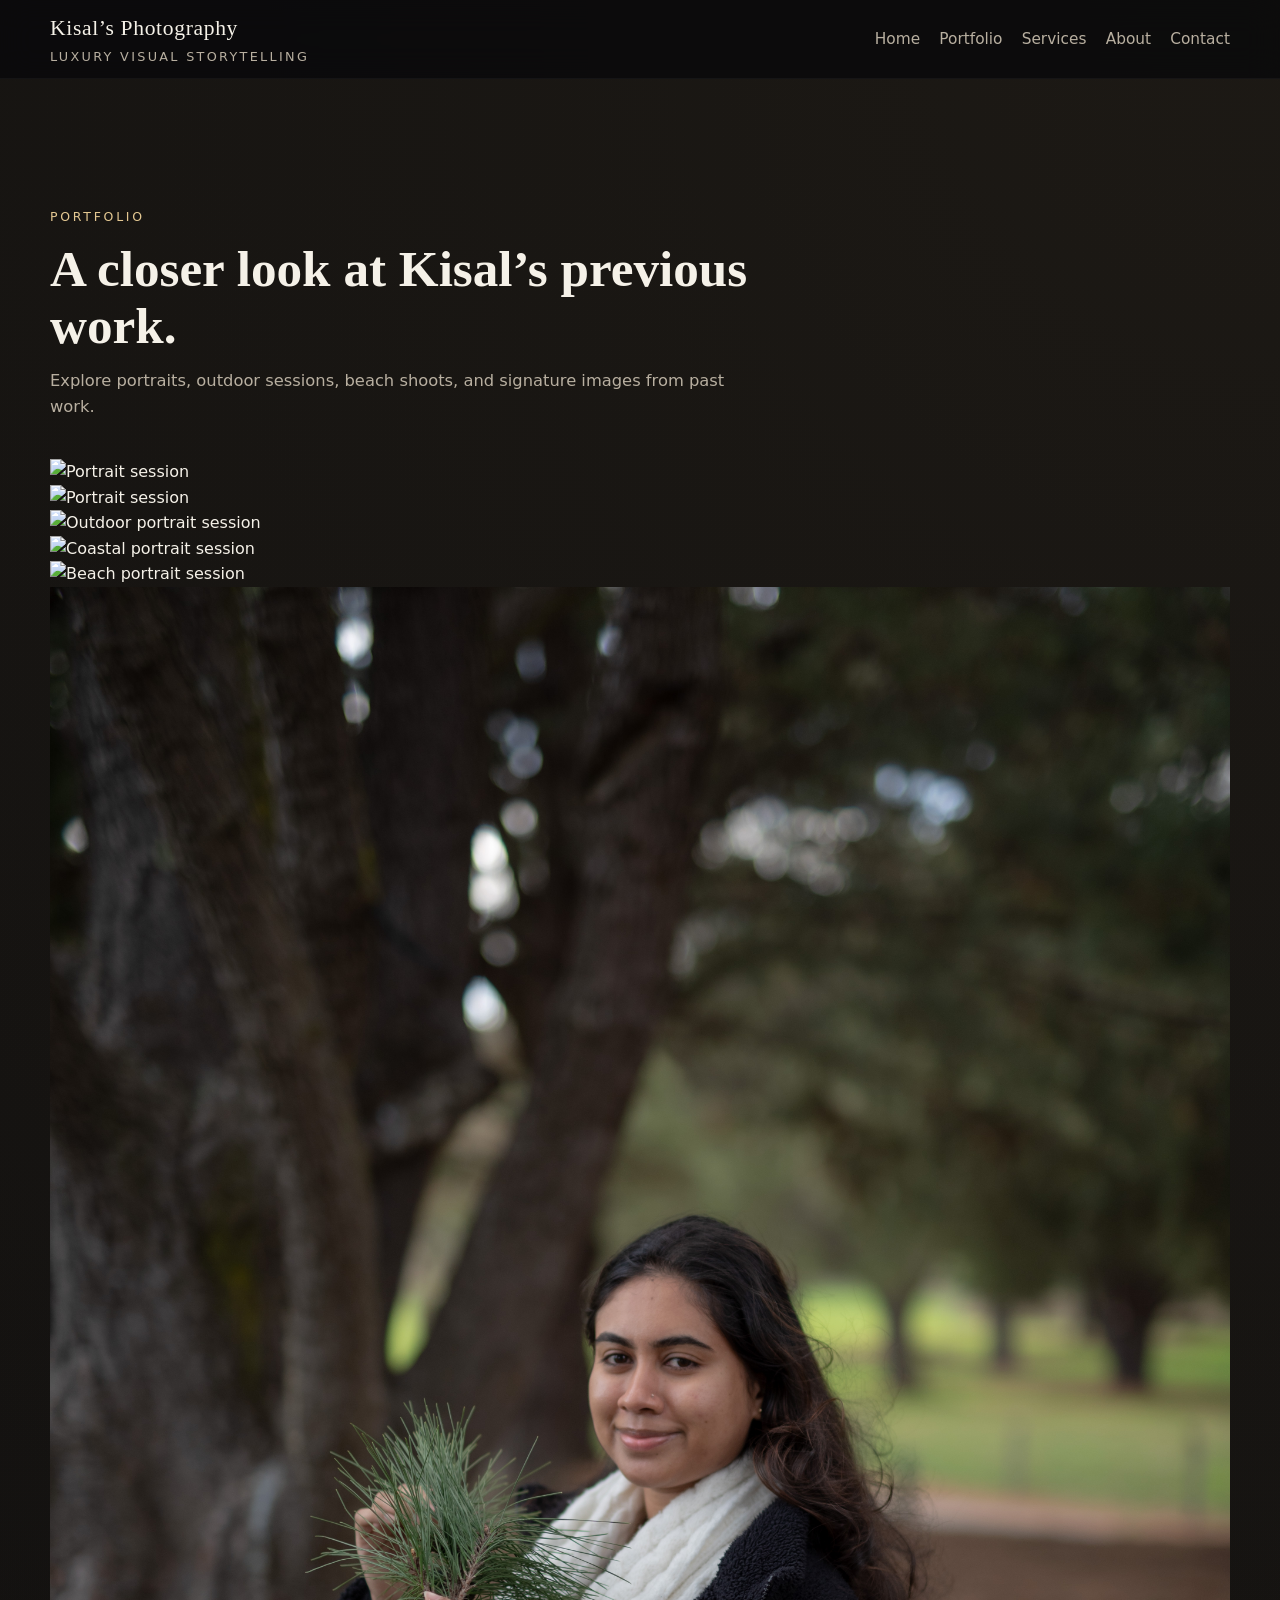
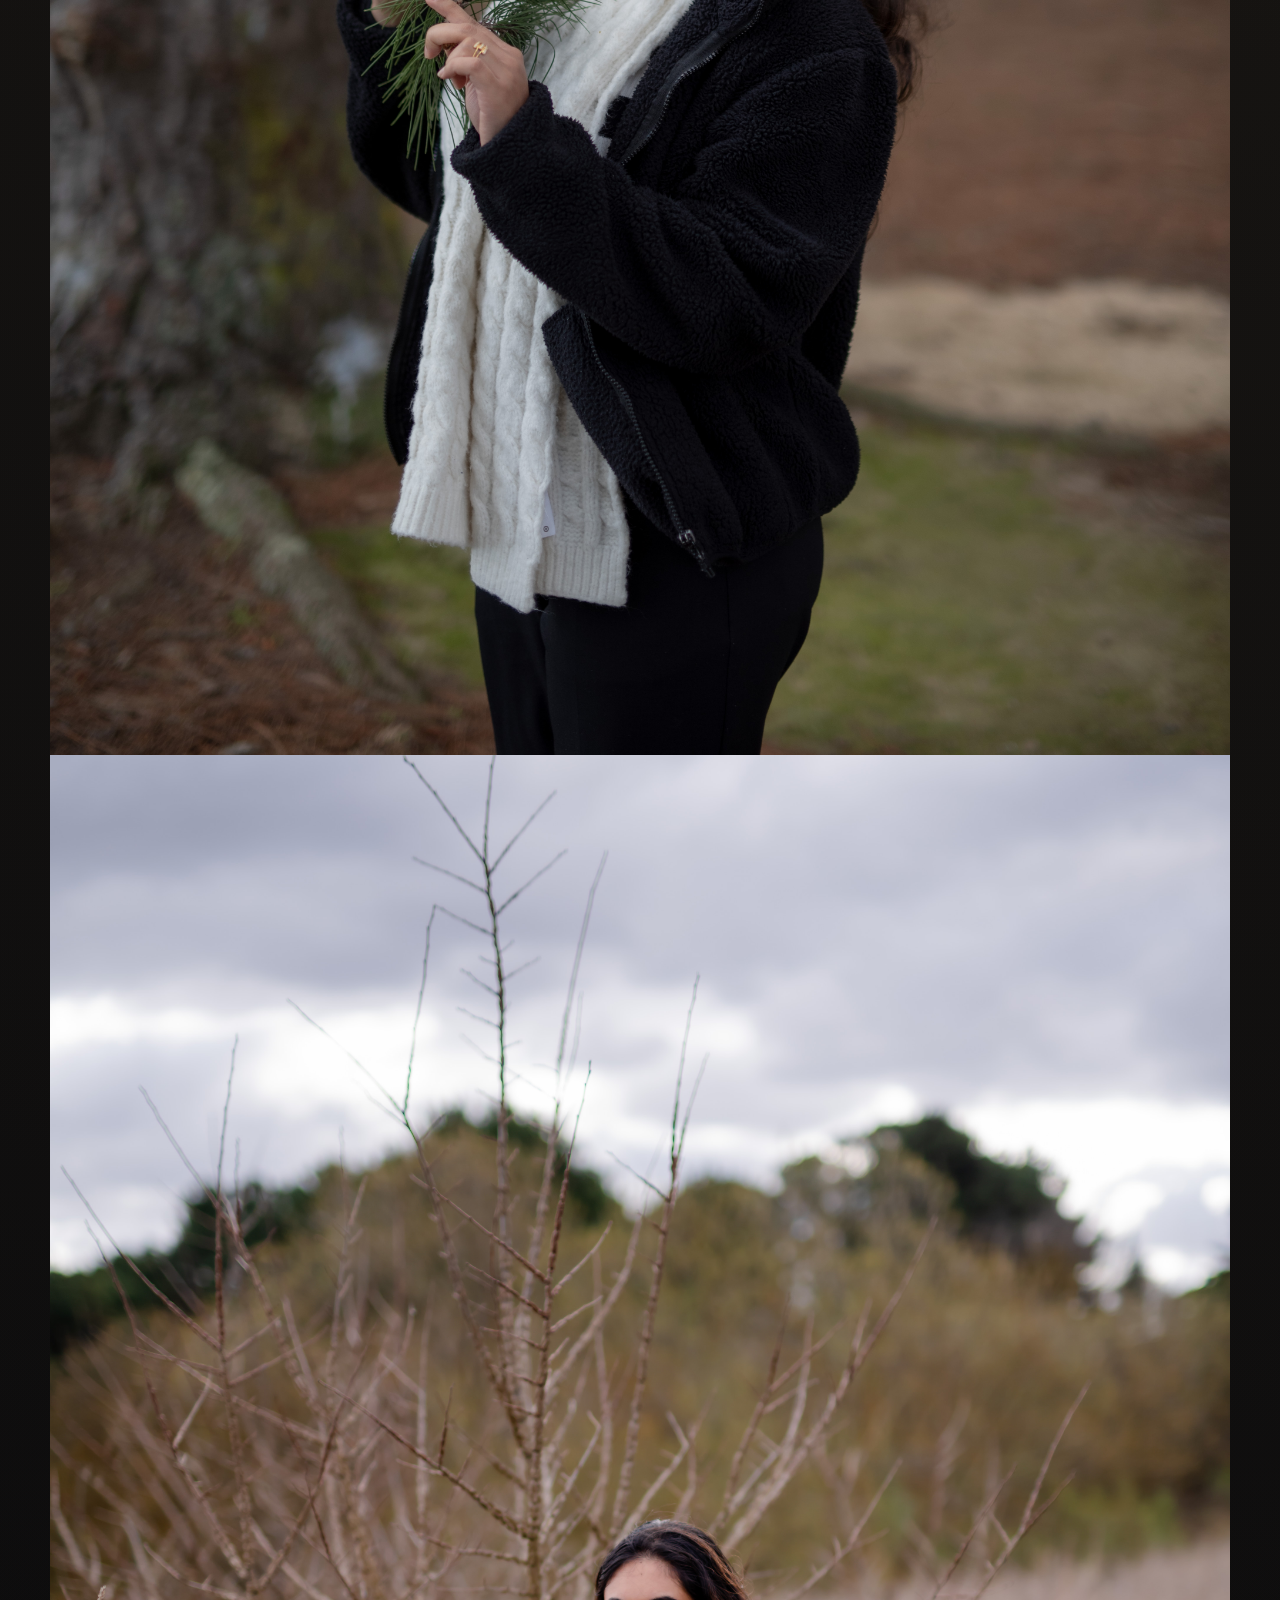
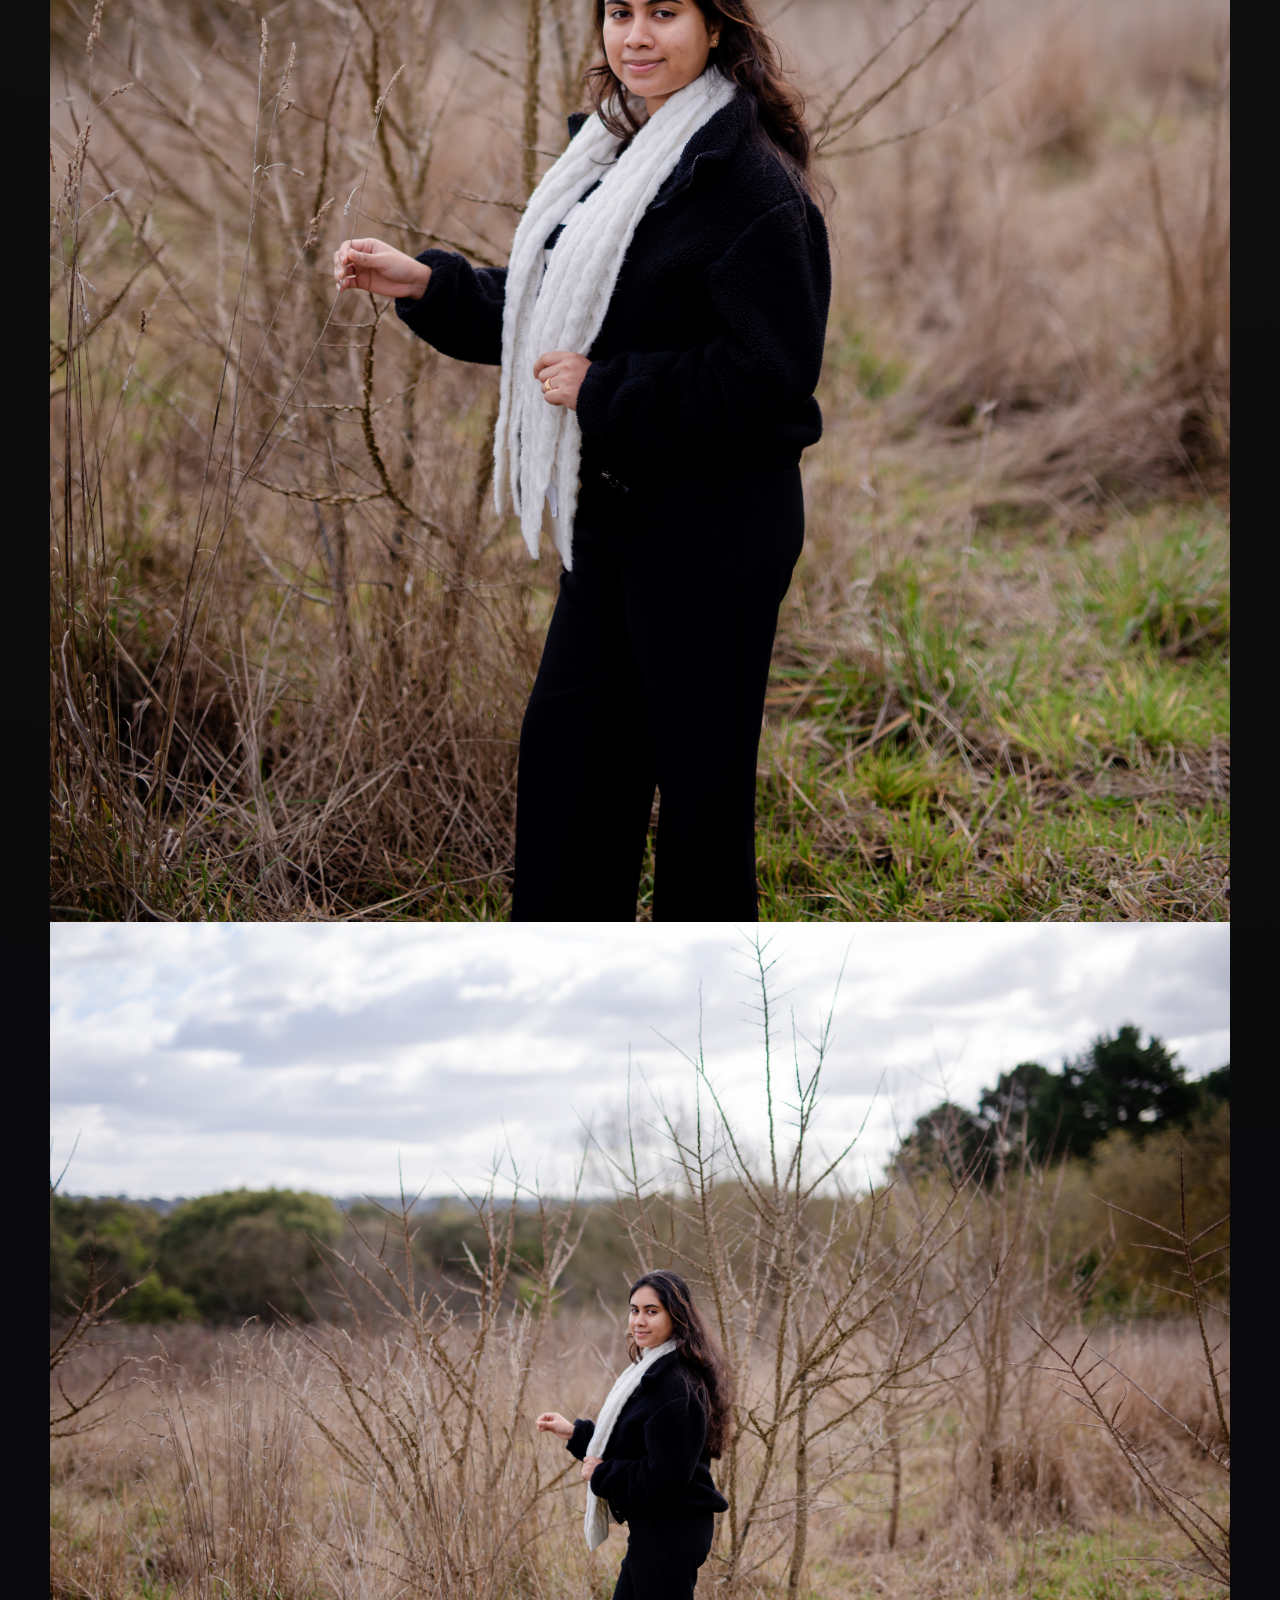
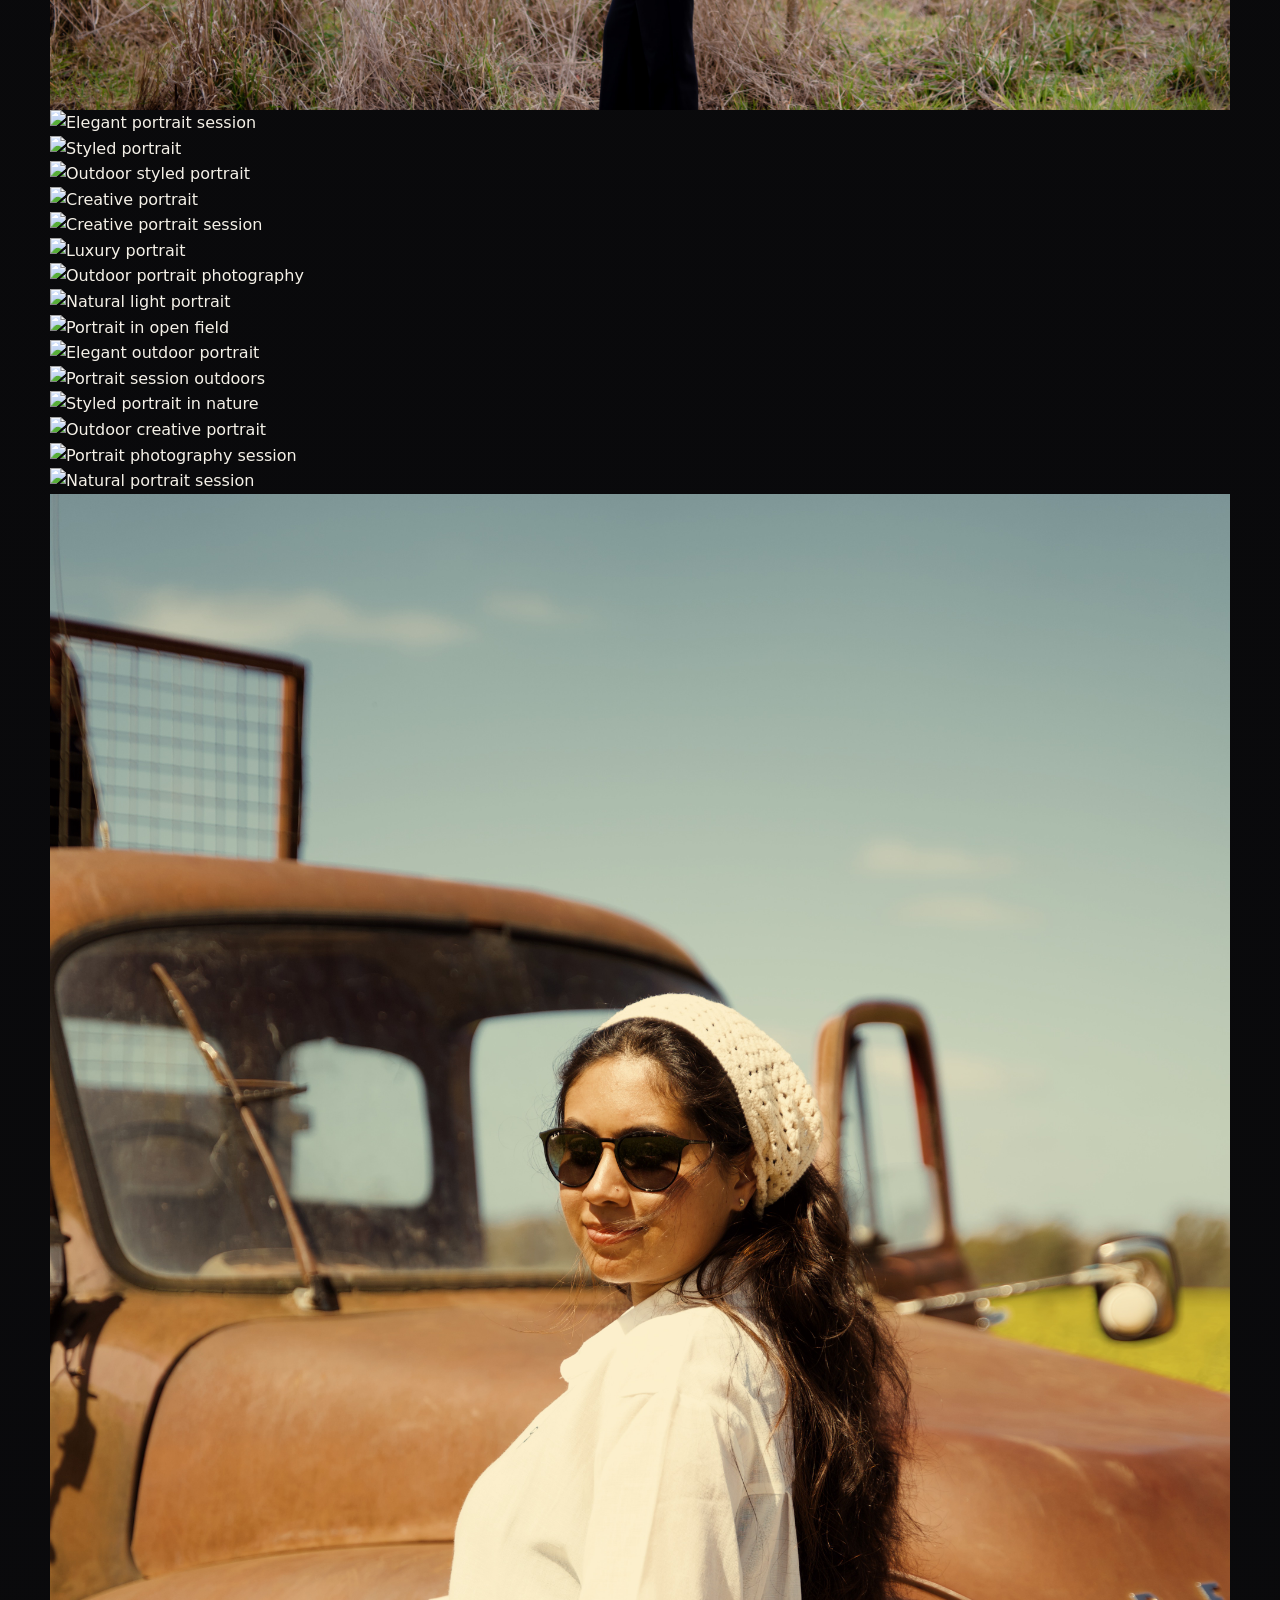
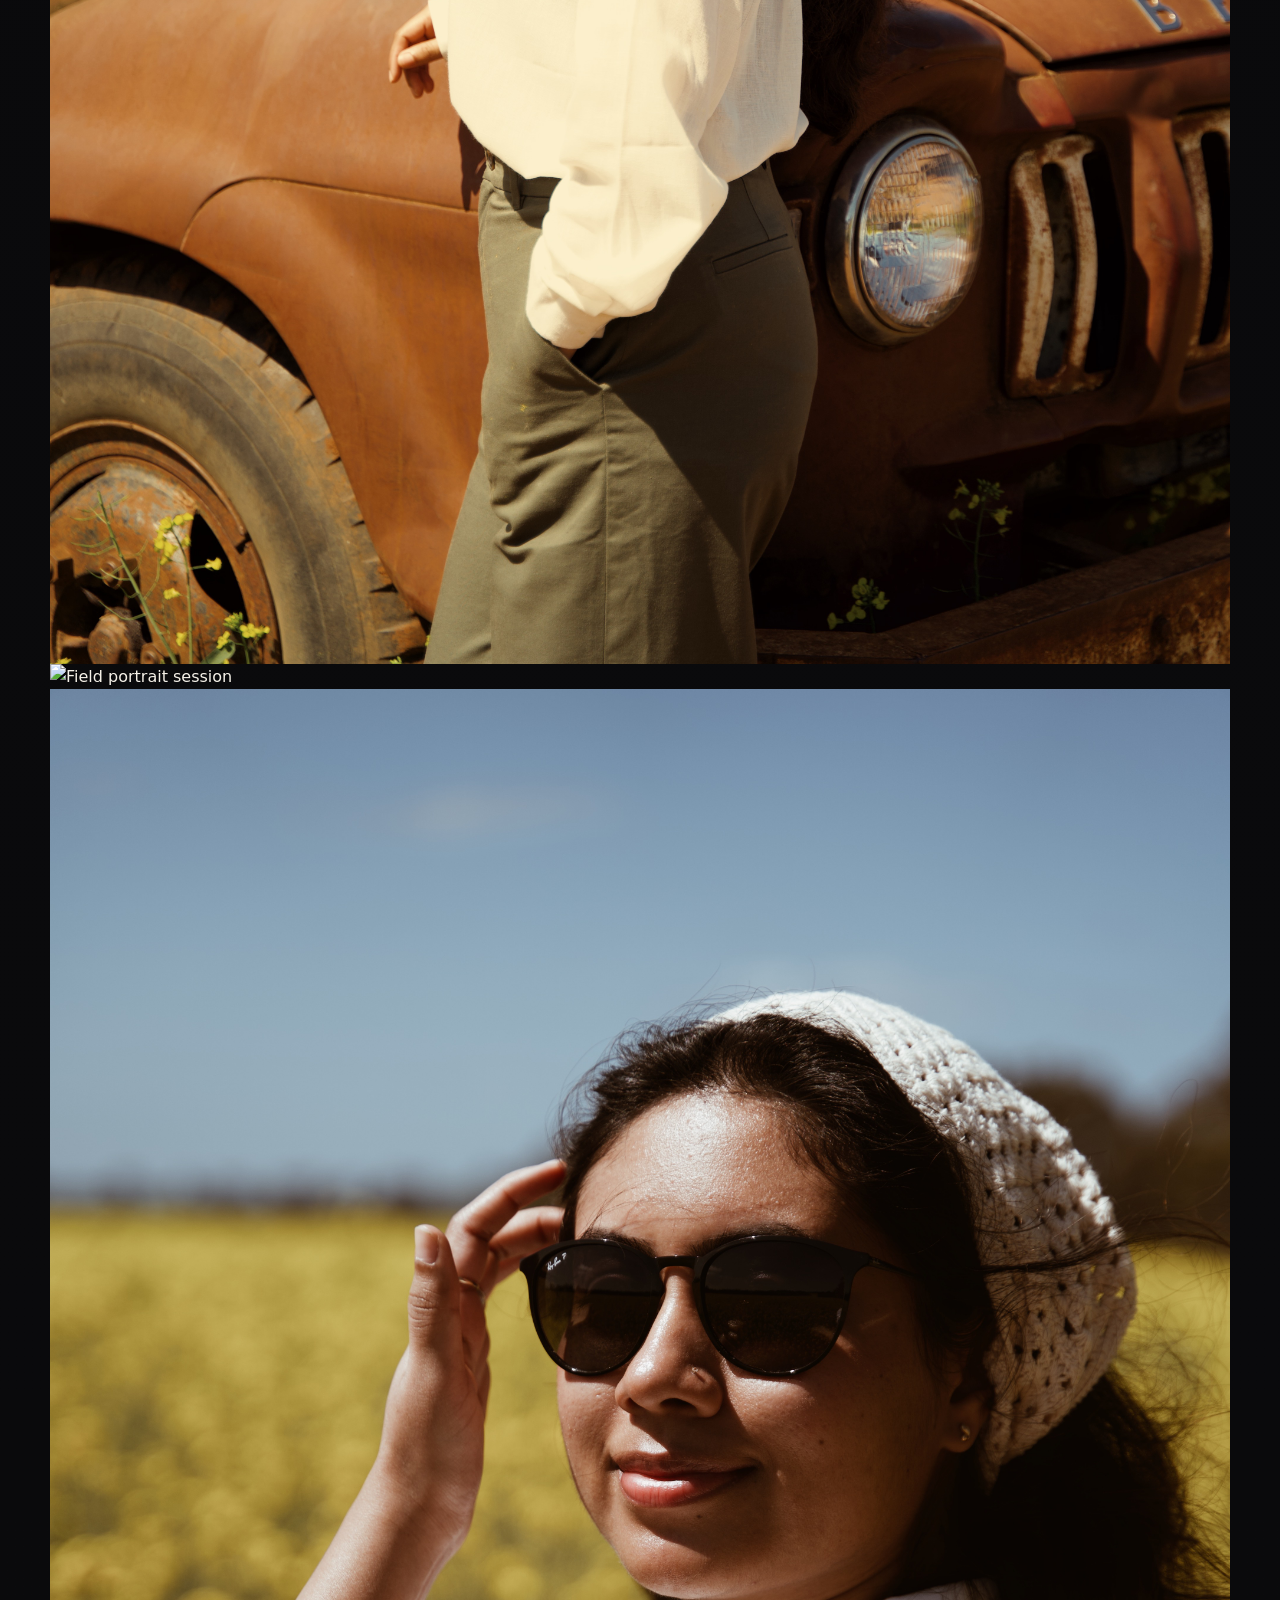
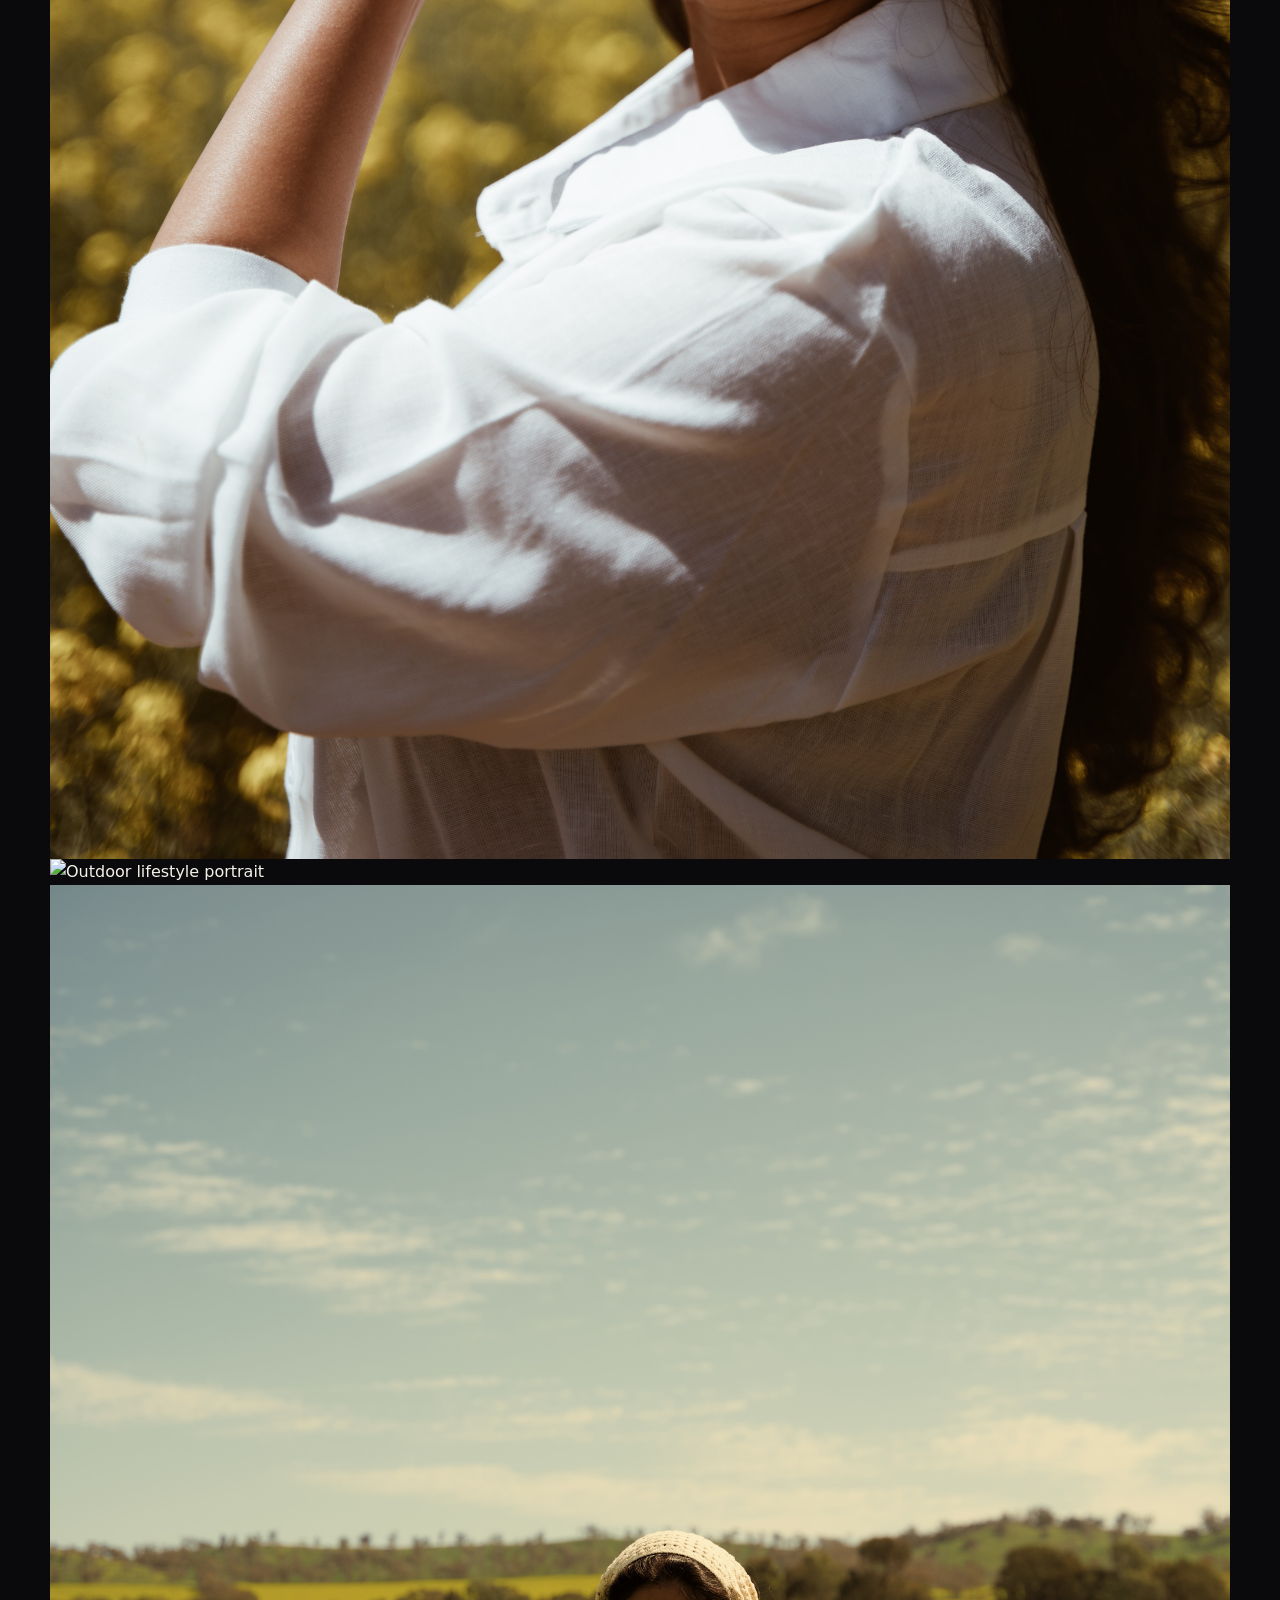
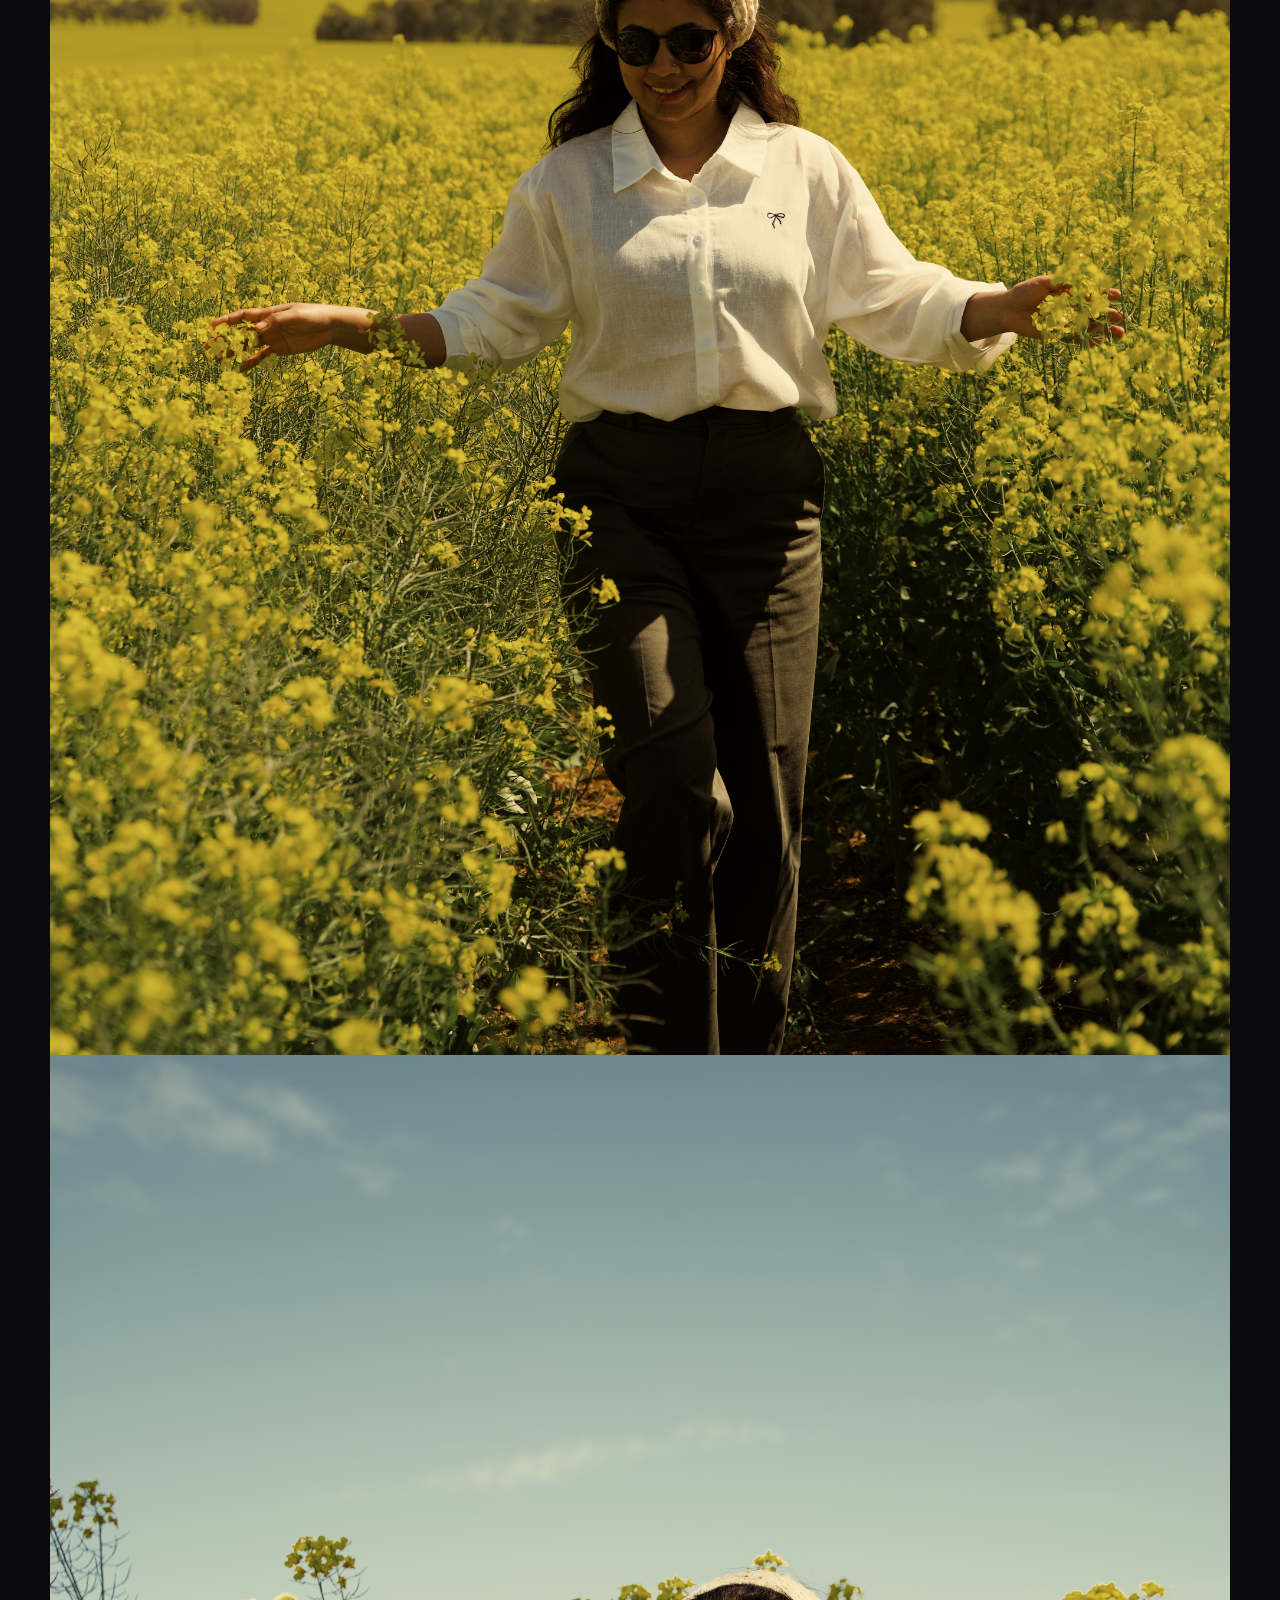
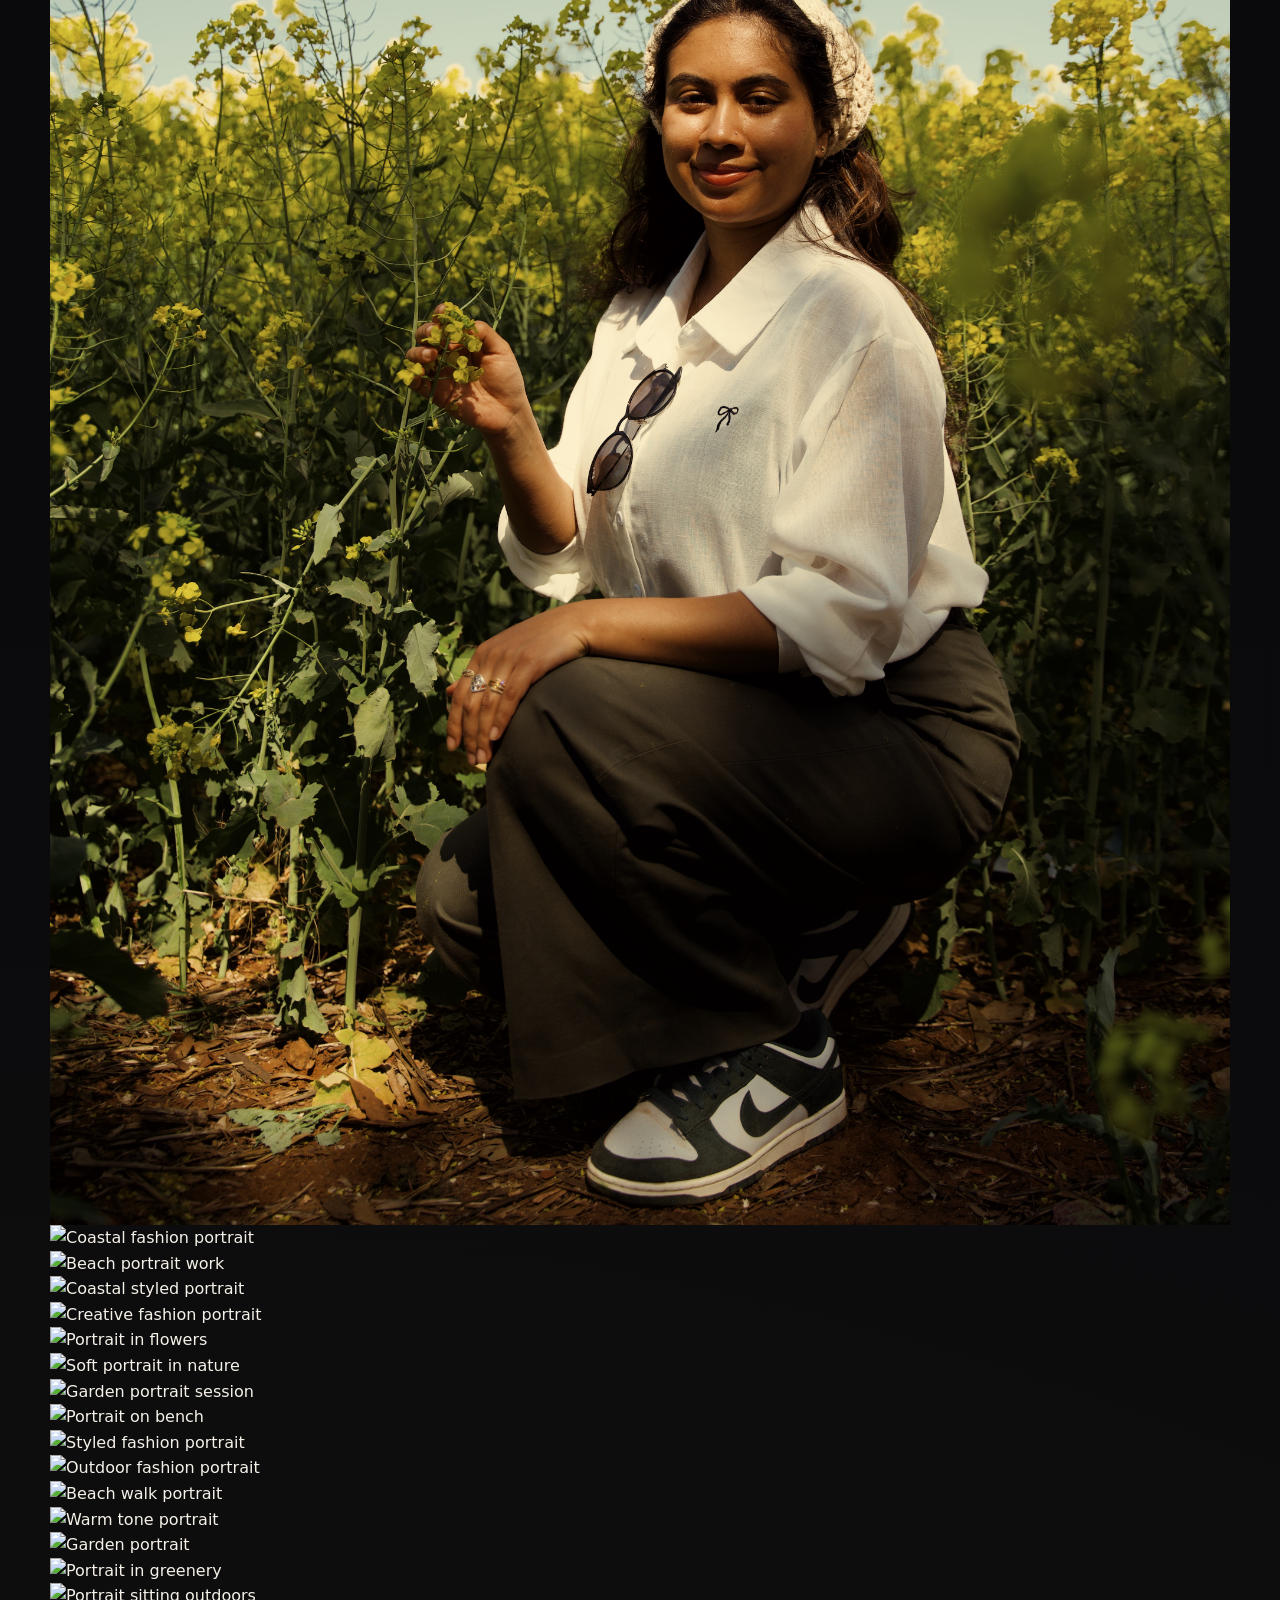
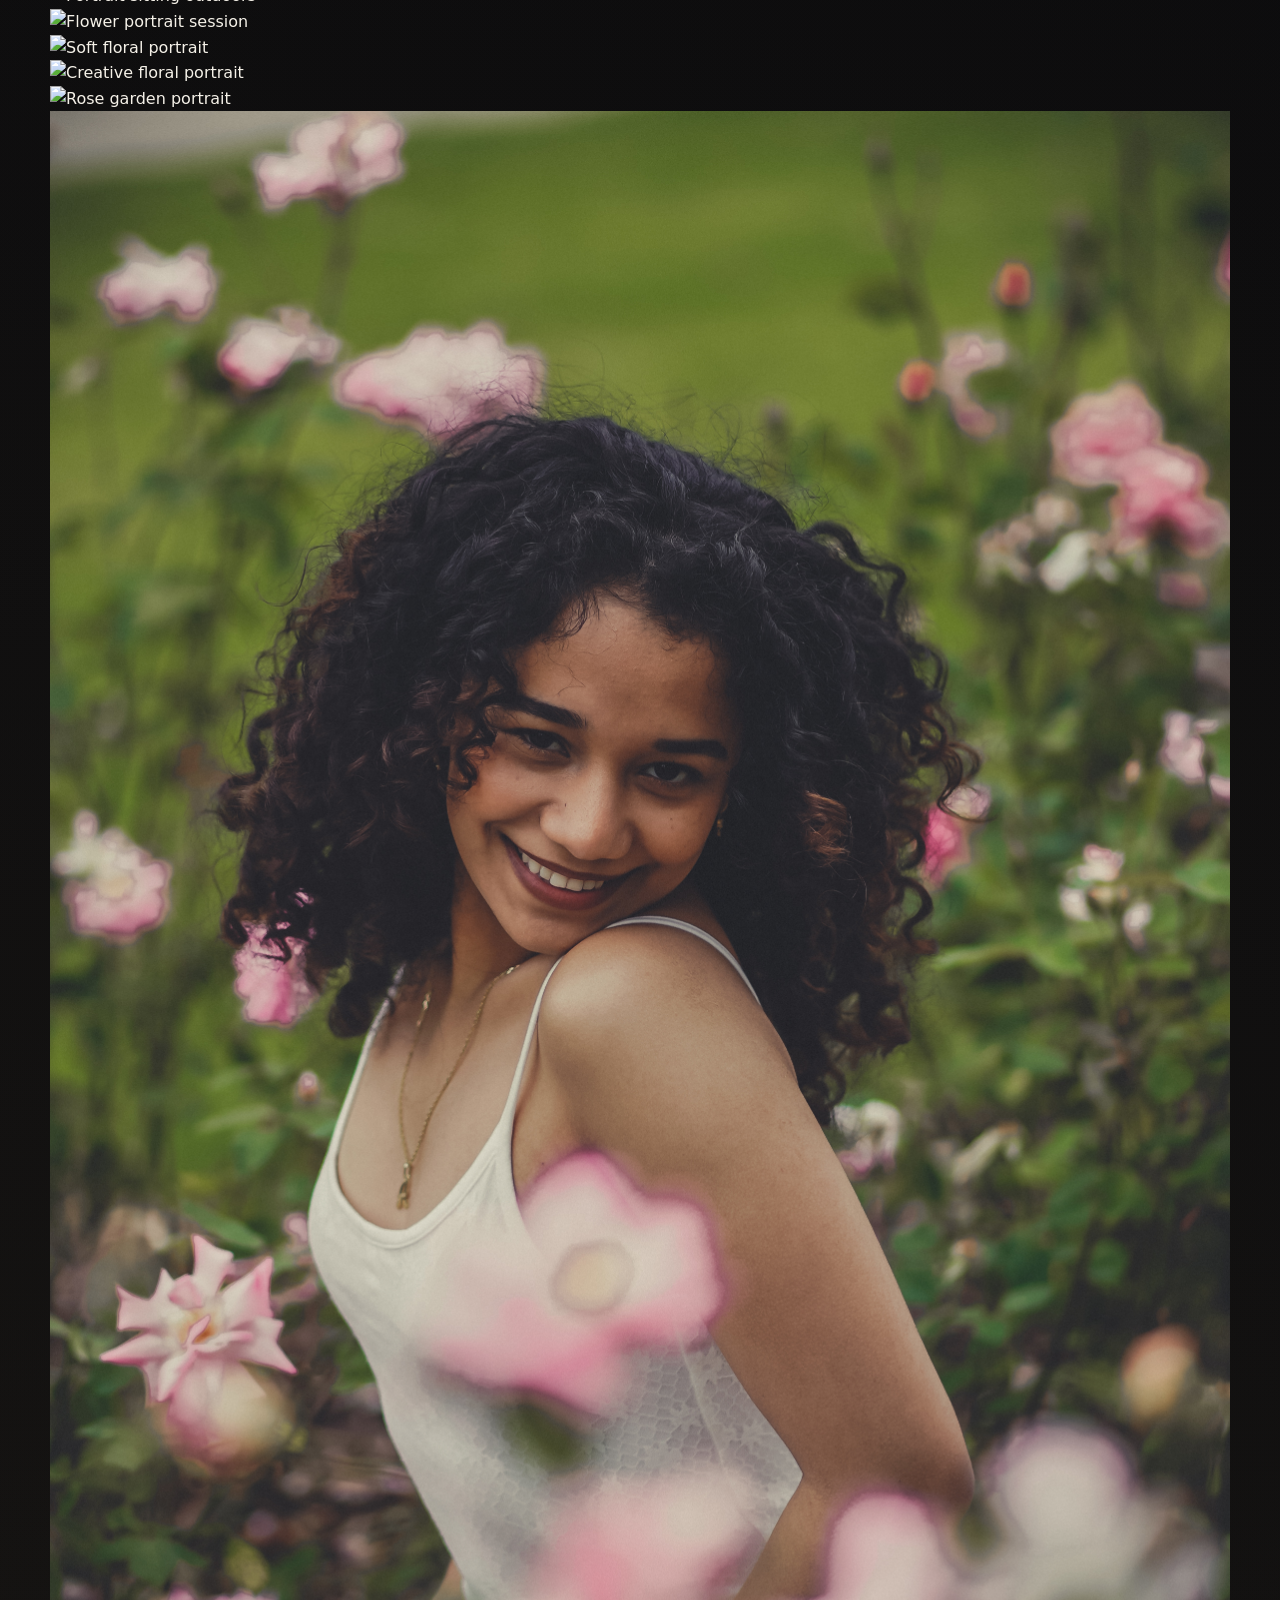
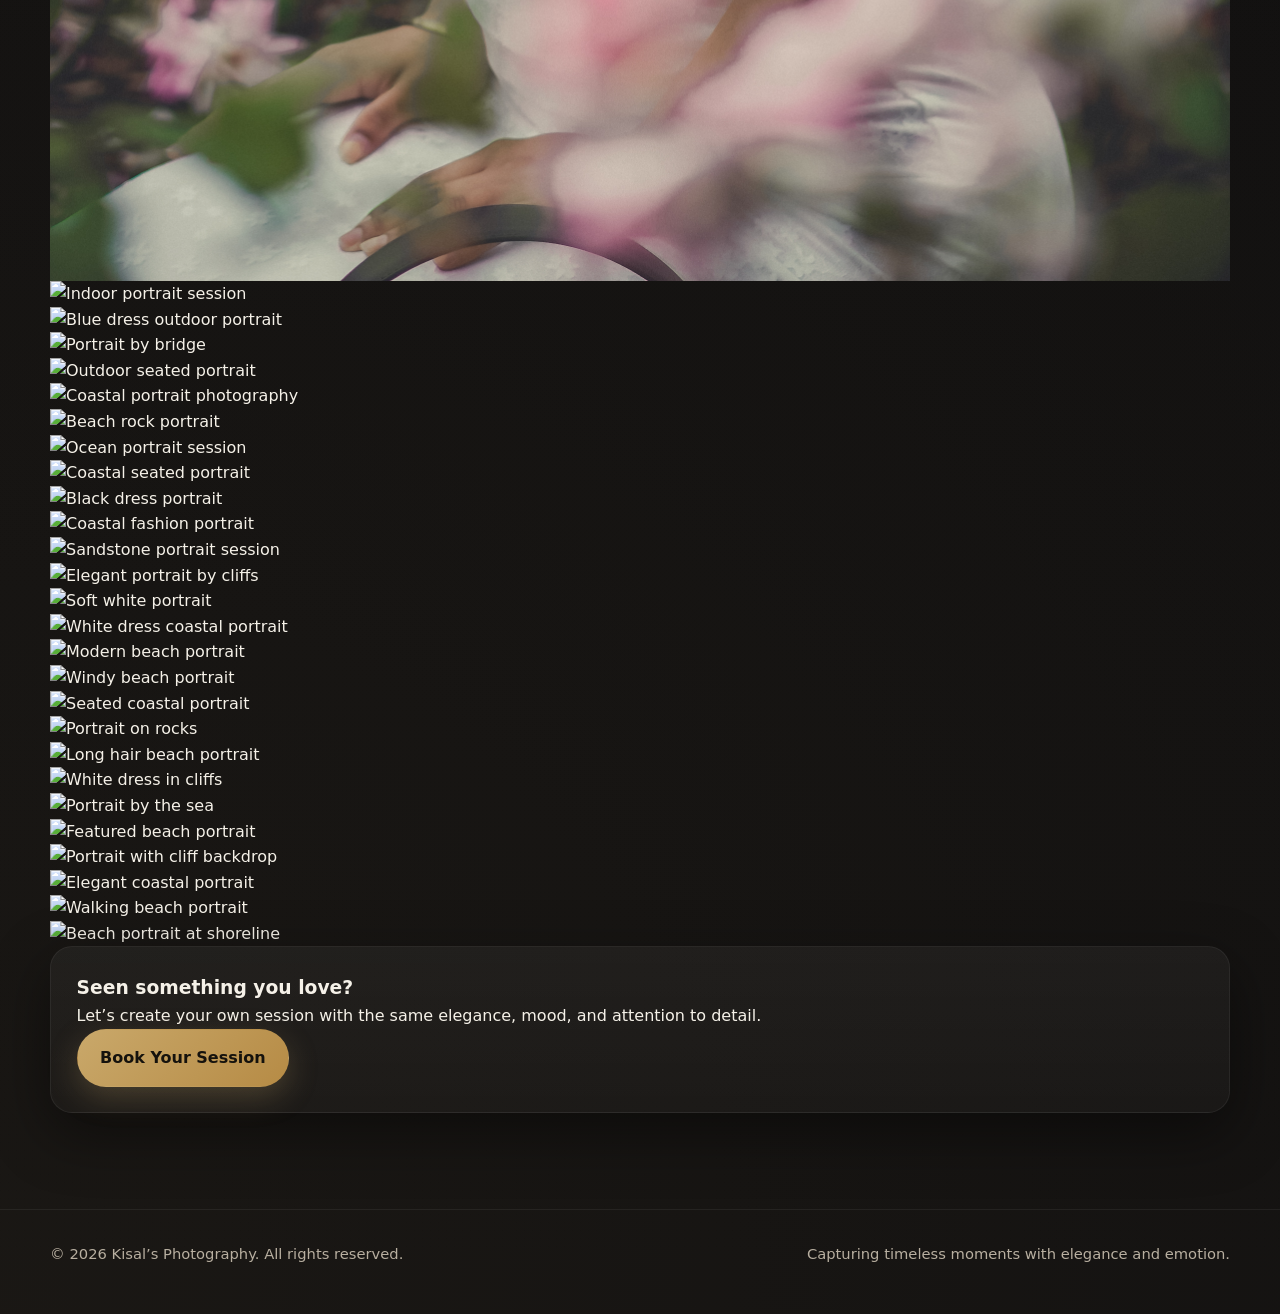
==== portfolio.html @ eca2fc5b "Test update" ====
<!DOCTYPE html>
<html lang="en">
<head>
  <meta charset="UTF-8" />
  <meta name="viewport" content="width=device-width, initial-scale=1.0" />
  <title>Portfolio | Kisal’s Photography</title>
  <meta
    name="description"
    content="Explore Kisal’s Photography portfolio featuring portraits, outdoor sessions, beach shoots, and previous work."
  />
  <link rel="stylesheet" href="styles.css" />
</head>
<body>
  <header class="site-header">
    <div class="container nav">
      <a href="index.html#home" class="brand" aria-label="Kisal’s Photography home">
        <span class="brand-title">Kisal’s Photography</span>
        <span class="brand-subtitle">Luxury Visual Storytelling</span>
      </a>

      <button class="nav-toggle" aria-label="Toggle navigation" aria-expanded="false">
        ☰
      </button>

      <ul class="nav-links" id="navLinks">
        <li><a href="index.html#home">Home</a></li>
        <li><a href="portfolio.html" class="active">Portfolio</a></li>
        <li><a href="index.html#services">Services</a></li>
        <li><a href="index.html#about">About</a></li>
        <li><a href="index.html#contact">Contact</a></li>
      </ul>
    </div>
  </header>

  <main>
    <section class="section" style="padding-top: 8rem;">
      <div class="container">
        <div class="section-heading reveal">
          <span class="eyebrow">Portfolio</span>
          <h2>A closer look at Kisal’s previous work.</h2>
          <p>
            Explore portraits, outdoor sessions, beach shoots, and signature images from past work.
          </p>
        </div>

        <div class="portfolio-grid">
          <div class="portfolio-item reveal"><img src="images/KGR_8697.jpg" alt="Portrait session" loading="lazy" /></div>
          <div class="portfolio-item reveal"><img src="images/KGR_8700.jpg" alt="Portrait session" loading="lazy" /></div>
          <div class="portfolio-item reveal"><img src="images/KGR_8806.jpg" alt="Outdoor portrait session" loading="lazy" /></div>
          <div class="portfolio-item reveal"><img src="images/KGR08012.jpg" alt="Coastal portrait session" loading="lazy" /></div>
          <div class="portfolio-item reveal"><img src="images/KGR08194.jpg" alt="Beach portrait session" loading="lazy" /></div>
          <div class="portfolio-item reveal"><img src="images/KGR_8452.jpg" alt="Outdoor portrait" loading="lazy" /></div>
          <div class="portfolio-item reveal"><img src="images/KGR_8529.jpg" alt="Nature portrait session" loading="lazy" /></div>
          <div class="portfolio-item reveal"><img src="images/KGR_8531.jpg" alt="Portrait in natural setting" loading="lazy" /></div>
          <div class="portfolio-item reveal"><img src="images/KGR_8647.jpg" alt="Elegant portrait session" loading="lazy" /></div>
          <div class="portfolio-item reveal"><img src="images/KGR_8659.jpg" alt="Styled portrait" loading="lazy" /></div>
          <div class="portfolio-item reveal"><img src="images/KGR_8661.jpg" alt="Outdoor styled portrait" loading="lazy" /></div>
          <div class="portfolio-item reveal"><img src="images/KGR_8688.jpg" alt="Creative portrait" loading="lazy" /></div>
          <div class="portfolio-item reveal"><img src="images/KGR_8703.jpg" alt="Creative portrait session" loading="lazy" /></div>
          <div class="portfolio-item reveal"><img src="images/KGR_8706.jpg" alt="Luxury portrait" loading="lazy" /></div>
          <div class="portfolio-item reveal"><img src="images/KGR_8710.jpg" alt="Outdoor portrait photography" loading="lazy" /></div>
          <div class="portfolio-item reveal"><img src="images/KGR_8752.jpg" alt="Natural light portrait" loading="lazy" /></div>
          <div class="portfolio-item reveal"><img src="images/KGR_8763.jpg" alt="Portrait in open field" loading="lazy" /></div>
          <div class="portfolio-item reveal"><img src="images/KGR_8772.jpg" alt="Elegant outdoor portrait" loading="lazy" /></div>
          <div class="portfolio-item reveal"><img src="images/KGR_8789-2.jpg" alt="Portrait session outdoors" loading="lazy" /></div>
          <div class="portfolio-item reveal"><img src="images/KGR_8792.jpg" alt="Styled portrait in nature" loading="lazy" /></div>
          <div class="portfolio-item reveal"><img src="images/KGR_8796.jpg" alt="Outdoor creative portrait" loading="lazy" /></div>
          <div class="portfolio-item reveal"><img src="images/KGR_8800.jpg" alt="Portrait photography session" loading="lazy" /></div>
          <div class="portfolio-item reveal"><img src="images/KGR_8807.jpg" alt="Natural portrait session" loading="lazy" /></div>
          <div class="portfolio-item reveal"><img src="images/KGR07631_VSCO.JPG" alt="Editorial portrait session" loading="lazy" /></div>
          <div class="portfolio-item reveal"><img src="images/KGR07677_VSCO2.JPG" alt="Field portrait session" loading="lazy" /></div>
          <div class="portfolio-item reveal"><img src="images/KGR07685_VSCO.JPG" alt="Lifestyle portrait" loading="lazy" /></div>
          <div class="portfolio-item reveal"><img src="images/KGR07698_VSCO2.JPG" alt="Outdoor lifestyle portrait" loading="lazy" /></div>
          <div class="portfolio-item reveal"><img src="images/KGR07719_VSCO.JPG" alt="Golden field portrait" loading="lazy" /></div>
          <div class="portfolio-item reveal"><img src="images/KGR07733_VSCO.JPG" alt="Portrait in flowers" loading="lazy" /></div>
          <div class="portfolio-item reveal"><img src="images/KGR08003.jpg" alt="Coastal fashion portrait" loading="lazy" /></div>
          <div class="portfolio-item reveal"><img src="images/KGR08009.jpg" alt="Beach portrait work" loading="lazy" /></div>
          <div class="portfolio-item reveal"><img src="images/KGR08011.jpg" alt="Coastal styled portrait" loading="lazy" /></div>
          <div class="portfolio-item reveal"><img src="images/KGR08015.jpg" alt="Creative fashion portrait" loading="lazy" /></div>
          <div class="portfolio-item reveal"><img src="images/KGR08026.jpg" alt="Portrait in flowers" loading="lazy" /></div>
          <div class="portfolio-item reveal"><img src="images/KGR08048.jpg" alt="Soft portrait in nature" loading="lazy" /></div>
          <div class="portfolio-item reveal"><img src="images/KGR08051.jpg" alt="Garden portrait session" loading="lazy" /></div>
          <div class="portfolio-item reveal"><img src="images/KGR08053.jpg" alt="Portrait on bench" loading="lazy" /></div>
          <div class="portfolio-item reveal"><img src="images/KGR08085.jpg" alt="Styled fashion portrait" loading="lazy" /></div>
          <div class="portfolio-item reveal"><img src="images/KGR08136.jpg" alt="Outdoor fashion portrait" loading="lazy" /></div>
          <div class="portfolio-item reveal"><img src="images/KGR08219.jpg" alt="Beach walk portrait" loading="lazy" /></div>
          <div class="portfolio-item reveal"><img src="images/KGR08236.jpg" alt="Warm tone portrait" loading="lazy" /></div>
          <div class="portfolio-item reveal"><img src="images/KGR08716.jpeg" alt="Garden portrait" loading="lazy" /></div>
          <div class="portfolio-item reveal"><img src="images/KGR08716-2.jpeg" alt="Portrait in greenery" loading="lazy" /></div>
          <div class="portfolio-item reveal"><img src="images/KGR08816.jpeg" alt="Portrait sitting outdoors" loading="lazy" /></div>
          <div class="portfolio-item reveal"><img src="images/KGR08929.jpeg" alt="Flower portrait session" loading="lazy" /></div>
          <div class="portfolio-item reveal"><img src="images/KGR08996.jpeg" alt="Soft floral portrait" loading="lazy" /></div>
          <div class="portfolio-item reveal"><img src="images/KGR08999.jpeg" alt="Creative floral portrait" loading="lazy" /></div>
          <div class="portfolio-item reveal"><img src="images/KGR09006.jpeg" alt="Rose garden portrait" loading="lazy" /></div>
          <div class="portfolio-item reveal"><img src="images/KGR09027.jpeg" alt="Garden portrait photography" loading="lazy" /></div>
          <div class="portfolio-item reveal"><img src="images/KGR09112.jpeg" alt="Indoor portrait session" loading="lazy" /></div>
          <div class="portfolio-item reveal"><img src="images/KGR09221.jpeg" alt="Blue dress outdoor portrait" loading="lazy" /></div>
          <div class="portfolio-item reveal"><img src="images/KGR09229.jpeg" alt="Portrait by bridge" loading="lazy" /></div>
          <div class="portfolio-item reveal"><img src="images/KGR09241.jpeg" alt="Outdoor seated portrait" loading="lazy" /></div>
          <div class="portfolio-item reveal"><img src="images/KGR09398.jpg" alt="Coastal portrait photography" loading="lazy" /></div>
          <div class="portfolio-item reveal"><img src="images/KGR09399.jpg" alt="Beach rock portrait" loading="lazy" /></div>
          <div class="portfolio-item reveal"><img src="images/KGR09405.jpg" alt="Ocean portrait session" loading="lazy" /></div>
          <div class="portfolio-item reveal"><img src="images/KGR09415.jpg" alt="Coastal seated portrait" loading="lazy" /></div>
          <div class="portfolio-item reveal"><img src="images/KGR09418.jpg" alt="Black dress portrait" loading="lazy" /></div>
          <div class="portfolio-item reveal"><img src="images/KGR09427.jpg" alt="Coastal fashion portrait" loading="lazy" /></div>
          <div class="portfolio-item reveal"><img src="images/KGR09430.jpg" alt="Sandstone portrait session" loading="lazy" /></div>
          <div class="portfolio-item reveal"><img src="images/KGR09431.jpg" alt="Elegant portrait by cliffs" loading="lazy" /></div>
          <div class="portfolio-item reveal"><img src="images/KGR09443.jpg" alt="Soft white portrait" loading="lazy" /></div>
          <div class="portfolio-item reveal"><img src="images/KGR09453.jpg" alt="White dress coastal portrait" loading="lazy" /></div>
          <div class="portfolio-item reveal"><img src="images/KGR09462.jpg" alt="Modern beach portrait" loading="lazy" /></div>
          <div class="portfolio-item reveal"><img src="images/KGR09464.jpg" alt="Windy beach portrait" loading="lazy" /></div>
          <div class="portfolio-item reveal"><img src="images/KGR09469.jpg" alt="Seated coastal portrait" loading="lazy" /></div>
          <div class="portfolio-item reveal"><img src="images/KGR09475.jpg" alt="Portrait on rocks" loading="lazy" /></div>
          <div class="portfolio-item reveal"><img src="images/KGR09483.jpg" alt="Long hair beach portrait" loading="lazy" /></div>
          <div class="portfolio-item reveal"><img src="images/KGR09491.jpg" alt="White dress in cliffs" loading="lazy" /></div>
          <div class="portfolio-item reveal"><img src="images/KGR09497.jpg" alt="Portrait by the sea" loading="lazy" /></div>
          <div class="portfolio-item reveal"><img src="images/KGR09499.jpg" alt="Featured beach portrait" loading="lazy" /></div>
          <div class="portfolio-item reveal"><img src="images/KGR09504.jpg" alt="Portrait with cliff backdrop" loading="lazy" /></div>
          <div class="portfolio-item reveal"><img src="images/KGR09505.jpg" alt="Elegant coastal portrait" loading="lazy" /></div>
          <div class="portfolio-item reveal"><img src="images/KGR09520.jpg" alt="Walking beach portrait" loading="lazy" /></div>
          <div class="portfolio-item reveal"><img src="images/KGR09525.jpg" alt="Beach portrait at shoreline" loading="lazy" /></div>
        </div>

        <div class="portfolio-cta card reveal">
          <h3>Seen something you love?</h3>
          <p>Let’s create your own session with the same elegance, mood, and attention to detail.</p>
          <a class="btn btn-primary" href="index.html#contact">Book Your Session</a>
        </div>
      </div>
    </section>
  </main>

  <footer class="site-footer">
    <div class="container footer-content">
      <p>© <span id="year"></span> Kisal’s Photography. All rights reserved.</p>
      <p>Capturing timeless moments with elegance and emotion.</p>
    </div>
  </footer>

  <script src="script.js"></script>
</body>
</html>
---- styles.css ----
:root {
  --bg: #0b0b0d;
  --bg-soft: #121216;
  --panel: rgba(255, 255, 255, 0.04);
  --panel-strong: rgba(255, 255, 255, 0.07);
  --text: #f5f1e8;
  --muted: #b8afa0;
  --gold: #c9a86a;
  --gold-soft: #e4c892;
  --border: rgba(201, 168, 106, 0.22);
  --shadow: 0 20px 60px rgba(0, 0, 0, 0.45);
  --radius: 22px;
  --container: 1180px;
}

* {
  box-sizing: border-box;
  margin: 0;
  padding: 0;
}

html {
  scroll-behavior: smooth;
}

body {
  font-family: Inter, ui-sans-serif, system-ui, -apple-system, BlinkMacSystemFont, "Segoe UI", sans-serif;
  background:
    radial-gradient(circle at top right, rgba(201, 168, 106, 0.10), transparent 28%),
    radial-gradient(circle at bottom left, rgba(201, 168, 106, 0.08), transparent 24%),
    linear-gradient(180deg, #09090b 0%, #0b0b0d 100%);
  color: var(--text);
  line-height: 1.6;
  overflow-x: hidden;
}

img {
  max-width: 100%;
  display: block;
}

a {
  color: inherit;
  text-decoration: none;
}

button,
input,
textarea {
  font: inherit;
}

.container {
  width: min(calc(100% - 2rem), var(--container));
  margin: 0 auto;
}

.section {
  padding: 6rem 0;
}

.section-heading {
  display: grid;
  gap: 0.9rem;
  margin-bottom: 2.4rem;
  max-width: 720px;
}

.eyebrow {
  color: var(--gold-soft);
  text-transform: uppercase;
  letter-spacing: 0.22em;
  font-size: 0.78rem;
}

.section-heading h2 {
  font-family: Georgia, "Times New Roman", serif;
  font-size: clamp(2rem, 4vw, 3.2rem);
  font-weight: 600;
  line-height: 1.1;
}

.section-heading p {
  color: var(--muted);
  font-size: 1.02rem;
}

.site-header {
  position: sticky;
  top: 0;
  z-index: 1000;
  backdrop-filter: blur(16px);
  background: rgba(8, 8, 10, 0.72);
  border-bottom: 1px solid rgba(255, 255, 255, 0.04);
}

.nav {
  display: flex;
  align-items: center;
  justify-content: space-between;
  gap: 1rem;
  min-height: 78px;
}

.brand {
  display: flex;
  flex-direction: column;
  gap: 0.1rem;
}

.brand-title {
  font-family: Georgia, "Times New Roman", serif;
  font-size: 1.35rem;
  letter-spacing: 0.03em;
}

.brand-subtitle {
  color: var(--muted);
  font-size: 0.8rem;
  letter-spacing: 0.18em;
  text-transform: uppercase;
}

.nav-links {
  display: flex;
  align-items: center;
  gap: 1.2rem;
  list-style: none;
}

.nav-links a {
  color: var(--muted);
  font-size: 0.96rem;
  transition: color 0.25s ease;
}

.nav-links a:hover,
.nav-links a.active {
  color: var(--text);
}

.nav-toggle {
  display: none;
  background: transparent;
  border: 1px solid rgba(255,255,255,0.14);
  color: var(--text);
  width: 46px;
  height: 46px;
  border-radius: 50%;
  cursor: pointer;
}

.btn {
  display: inline-flex;
  align-items: center;
  justify-content: center;
  padding: 0.95rem 1.4rem;
  border-radius: 999px;
  border: 1px solid transparent;
  transition: transform 0.25s ease, box-shadow 0.25s ease, border-color 0.25s ease, background 0.25s ease;
  cursor: pointer;
  font-weight: 600;
}

.btn:hover {
  transform: translateY(-2px);
}

.btn-primary {
  background: linear-gradient(135deg, var(--gold), #b68b45);
  color: #15120d;
  box-shadow: 0 10px 30px rgba(201, 168, 106, 0.25);
}

.btn-secondary {
  background: transparent;
  color: var(--text);
  border-color: var(--border);
}

.hero {
  min-height: calc(100vh - 78px);
  display: grid;
  align-items: center;
  padding: 4rem 0 5rem;
}

.hero-grid {
  display: grid;
  grid-template-columns: 1.05fr 0.95fr;
  gap: 2rem;
  align-items: center;
}

.hero-copy {
  display: grid;
  gap: 1.4rem;
}

.hero-copy h1 {
  font-family: Georgia, "Times New Roman", serif;
  font-size: clamp(3rem, 7vw, 5.8rem);
  line-height: 0.95;
  font-weight: 600;
  max-width: 10ch;
}

.hero-copy p {
  color: var(--muted);
  font-size: 1.08rem;
  max-width: 58ch;
}

.hero-actions {
  display: flex;
  gap: 1rem;
  flex-wrap: wrap;
  padding-top: 0.5rem;
}

.hero-stats {
  display: grid;
  grid-template-columns: repeat(3, minmax(0, 1fr));
  gap: 1rem;
  padding-top: 1rem;
}

.stat {
  padding: 1.1rem;
  border: 1px solid rgba(255,255,255,0.06);
  border-radius: 18px;
  background: rgba(255,255,255,0.025);
}

.stat strong {
  display: block;
  font-family: Georgia, "Times New Roman", serif;
  font-size: 1.55rem;
  color: var(--gold-soft);
  margin-bottom: 0.2rem;
}

.stat span {
  color: var(--muted);
  font-size: 0.92rem;
}

.hero-visual {
  position: relative;
}

.hero-card {
  position: relative;
  min-height: 640px;
  border-radius: 30px;
  overflow: hidden;
  box-shadow: var(--shadow);
  border: 1px solid rgba(255,255,255,0.06);
  background:
  linear-gradient(180deg, rgba(0,0,0,0.18), rgba(0,0,0,0.58)),
  url("images/KGR09499.jpg") center/cover no-repeat;
}

.hero-badge {
  position: absolute;
  right: 1.1rem;
  bottom: 1.1rem;
  padding: 1rem 1.15rem;
  border-radius: 18px;
  background: rgba(10, 10, 12, 0.72);
  backdrop-filter: blur(14px);
  border: 1px solid rgba(255,255,255,0.08);
  max-width: 250px;
}

.hero-badge span {
  display: block;
  color: var(--gold-soft);
  font-size: 0.8rem;
  text-transform: uppercase;
  letter-spacing: 0.16em;
  margin-bottom: 0.4rem;
}

.hero-badge p {
  color: var(--text);
  font-size: 0.96rem;
}

.gallery-grid {
  display: grid;
  grid-template-columns: repeat(12, 1fr);
  gap: 1rem;
}

.gallery-item {
  position: relative;
  overflow: hidden;
  border-radius: 24px;
  min-height: 280px;
  border: 1px solid rgba(255,255,255,0.05);
  background: var(--bg-soft);
  isolation: isolate;
}

.gallery-item img {
  width: 100%;
  height: 100%;
  object-fit: cover;
  transition: transform 0.45s ease, filter 0.45s ease;
  filter: brightness(0.85);
}

.gallery-item:hover img {
  transform: scale(1.05);
  filter: brightness(0.98);
}

.gallery-item::after {
  content: attr(data-title);
  position: absolute;
  left: 1rem;
  bottom: 1rem;
  color: #fff;
  font-weight: 600;
  letter-spacing: 0.04em;
  z-index: 1;
}

.gallery-item::before {
  content: "";
  position: absolute;
  inset: 0;
  background: linear-gradient(180deg, transparent 35%, rgba(0,0,0,0.7) 100%);
  z-index: 0;
}

.span-5 { grid-column: span 5; }
.span-4 { grid-column: span 4; }
.span-3 { grid-column: span 3; }
.span-7 { grid-column: span 7; }

.services-grid,
.about-grid,
.contact-grid {
  display: grid;
  gap: 1.4rem;
}

.services-grid {
  grid-template-columns: repeat(4, minmax(0, 1fr));
}

.card {
  background: linear-gradient(180deg, rgba(255,255,255,0.045), rgba(255,255,255,0.025));
  border: 1px solid rgba(255,255,255,0.06);
  border-radius: var(--radius);
  padding: 1.6rem;
  box-shadow: var(--shadow);
}

.service-card {
  display: grid;
  gap: 1rem;
  transition: transform 0.25s ease, border-color 0.25s ease;
}

.service-card:hover {
  transform: translateY(-4px);
  border-color: var(--border);
}

.service-number {
  color: var(--gold-soft);
  font-family: Georgia, "Times New Roman", serif;
  font-size: 1.2rem;
}

.service-card h3,
.about-content h3,
.contact-card h3 {
  font-size: 1.2rem;
  margin-bottom: 0.35rem;
}

.service-card p,
.about-content p,
.contact-card p,
.contact-list a,
.contact-list span {
  color: var(--muted);
}

.about-grid {
  grid-template-columns: 0.95fr 1.05fr;
  align-items: center;
}

.about-image {
  min-height: 520px;
  border-radius: 28px;
  overflow: hidden;
  box-shadow: var(--shadow);
  background:
    linear-gradient(180deg, rgba(0,0,0,0.12), rgba(0,0,0,0.42)),
    url("images/KGR_8452.jpg") center/cover no-repeat;
  border: 1px solid rgba(255,255,255,0.06);
}

.about-content {
  display: grid;
  gap: 1.2rem;
}

.about-list {
  display: grid;
  gap: 0.75rem;
  list-style: none;
  margin-top: 0.25rem;
}

.about-list li {
  display: flex;
  gap: 0.75rem;
  align-items: flex-start;
  color: var(--muted);
}

.about-list li::before {
  content: "◆";
  color: var(--gold-soft);
  margin-top: 0.05rem;
  flex-shrink: 0;
}

.contact-grid {
  grid-template-columns: 0.9fr 1.1fr;
  align-items: start;
}

.contact-card {
  display: grid;
  gap: 1rem;
}

.contact-list {
  list-style: none;
  display: grid;
  gap: 0.85rem;
}

.contact-form {
  display: grid;
  gap: 1rem;
}

.form-row {
  display: grid;
  grid-template-columns: repeat(2, minmax(0, 1fr));
  gap: 1rem;
}

.field {
  display: grid;
  gap: 0.5rem;
}

label {
  font-size: 0.94rem;
  color: var(--text);
}

input,
textarea {
  width: 100%;
  background: rgba(255,255,255,0.03);
  border: 1px solid rgba(255,255,255,0.08);
  color: var(--text);
  border-radius: 16px;
  padding: 0.95rem 1rem;
  outline: none;
  transition: border-color 0.25s ease, box-shadow 0.25s ease;
}

input:focus,
textarea:focus {
  border-color: var(--gold);
  box-shadow: 0 0 0 3px rgba(201, 168, 106, 0.12);
}

textarea {
  min-height: 160px;
  resize: vertical;
}

.form-note,
.form-success {
  color: var(--muted);
  font-size: 0.92rem;
}

.form-success {
  color: var(--gold-soft);
  display: none;
}

.site-footer {
  padding: 2rem 0 3rem;
  border-top: 1px solid rgba(255,255,255,0.06);
}

.footer-content {
  display: flex;
  justify-content: space-between;
  gap: 1rem;
  align-items: center;
  color: var(--muted);
  font-size: 0.92rem;
}

.reveal {
  opacity: 0;
  transform: translateY(24px);
  transition: opacity 0.7s ease, transform 0.7s ease;
}

.reveal.visible {
  opacity: 1;
  transform: translateY(0);
}

@media (max-width: 1080px) {
  .hero-grid,
  .about-grid,
  .contact-grid,
  .services-grid {
    grid-template-columns: 1fr 1fr;
  }

  .services-grid {
    grid-template-columns: repeat(2, minmax(0, 1fr));
  }

  .hero-card {
    min-height: 520px;
  }
}

@media (max-width: 820px) {
  .nav-toggle {
    display: inline-flex;
    align-items: center;
    justify-content: center;
  }

  .nav-links {
    position: absolute;
    top: 78px;
    left: 1rem;
    right: 1rem;
    padding: 1rem;
    background: rgba(10, 10, 12, 0.94);
    backdrop-filter: blur(16px);
    border: 1px solid rgba(255,255,255,0.08);
    border-radius: 20px;
    display: none;
    flex-direction: column;
    align-items: flex-start;
  }

  .nav-links.open {
    display: flex;
  }

  .hero-grid,
  .about-grid,
  .contact-grid,
  .services-grid,
  .form-row {
    grid-template-columns: 1fr;
  }

  .hero {
    min-height: auto;
  }

  .hero-copy h1 {
    max-width: 12ch;
  }

  .hero-stats {
    grid-template-columns: 1fr;
  }

  .gallery-grid {
    grid-template-columns: 1fr 1fr;
  }

  .span-3,
  .span-4,
  .span-5,
  .span-7 {
    grid-column: span 1;
  }

  .gallery-item {
    min-height: 260px;
  }

  .footer-content {
    flex-direction: column;
    align-items: flex-start;
  }
}

@media (max-width: 560px) {
  .section {
    padding: 4.5rem 0;
  }

  .gallery-grid {
    grid-template-columns: 1fr;
  }

  .hero-card {
    min-height: 420px;
  }

  .hero-badge {
    left: 1rem;
    right: 1rem;
    max-width: none;
  }
}
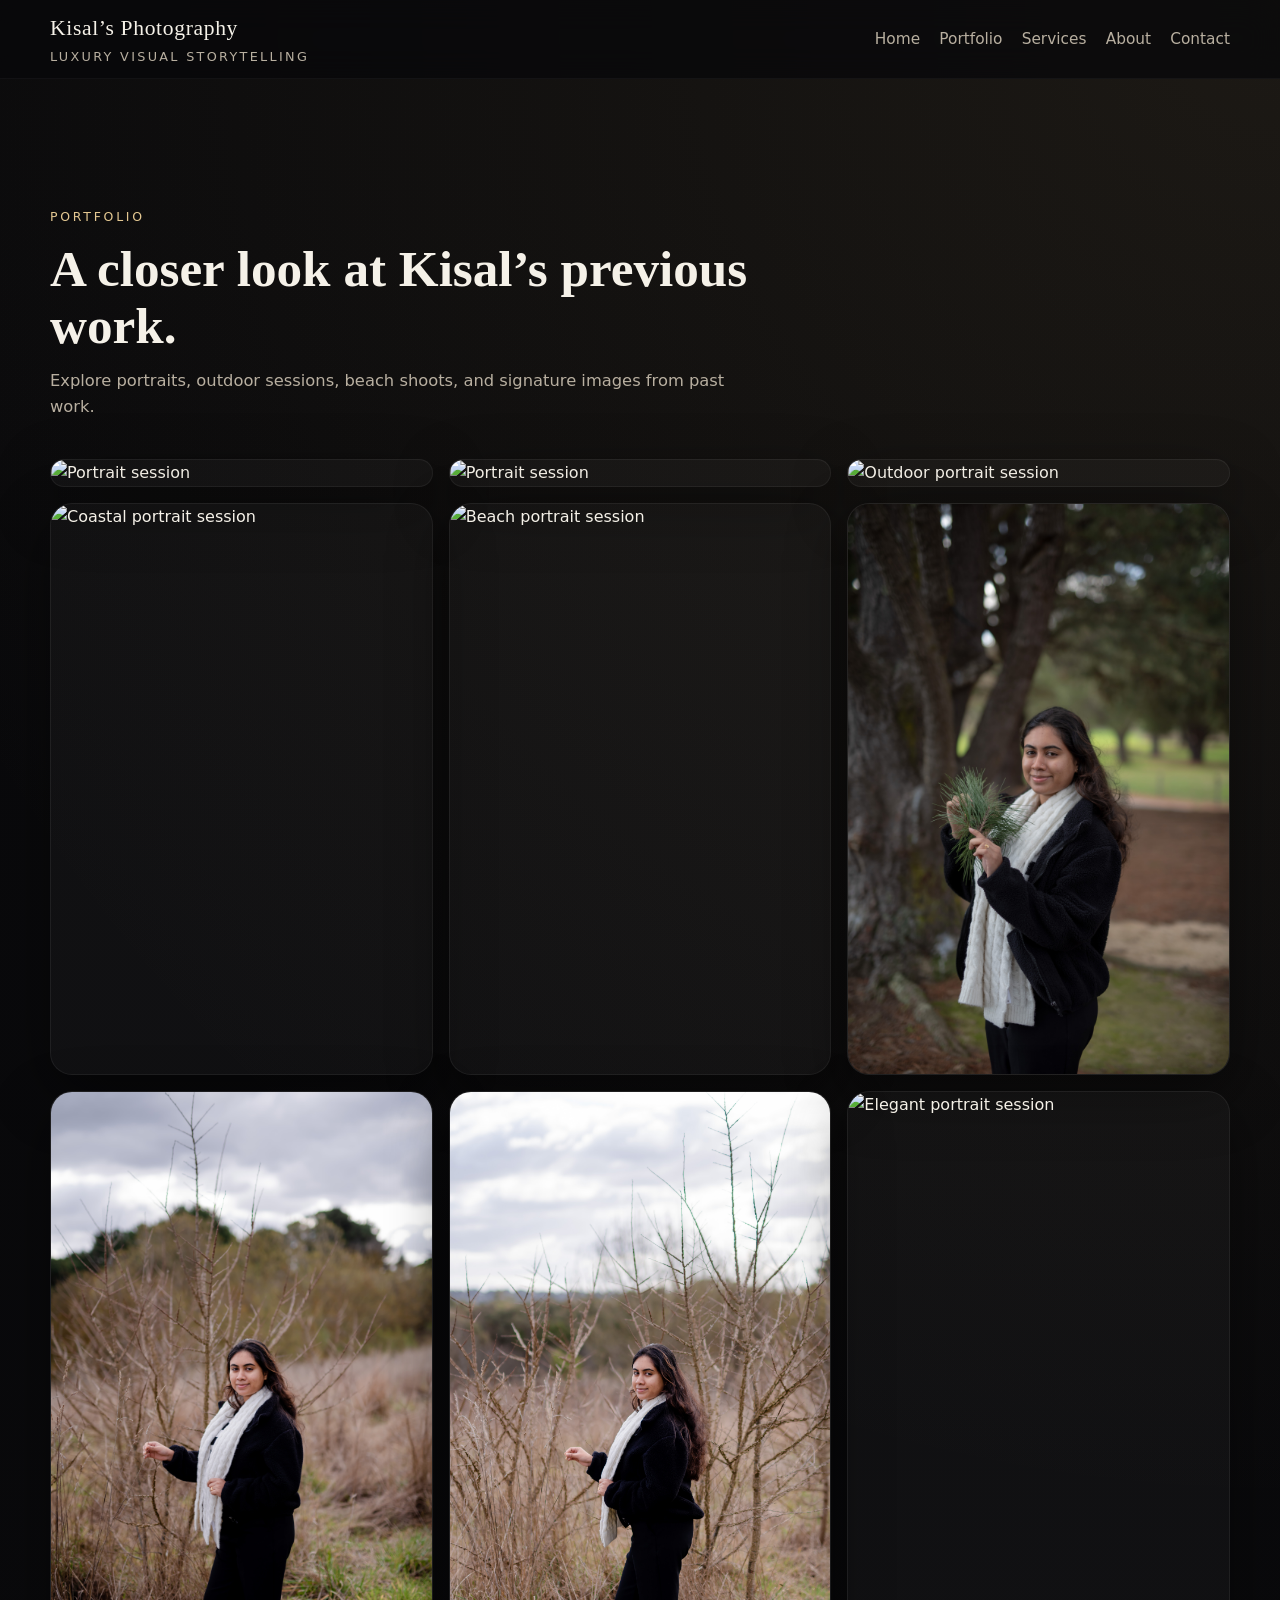
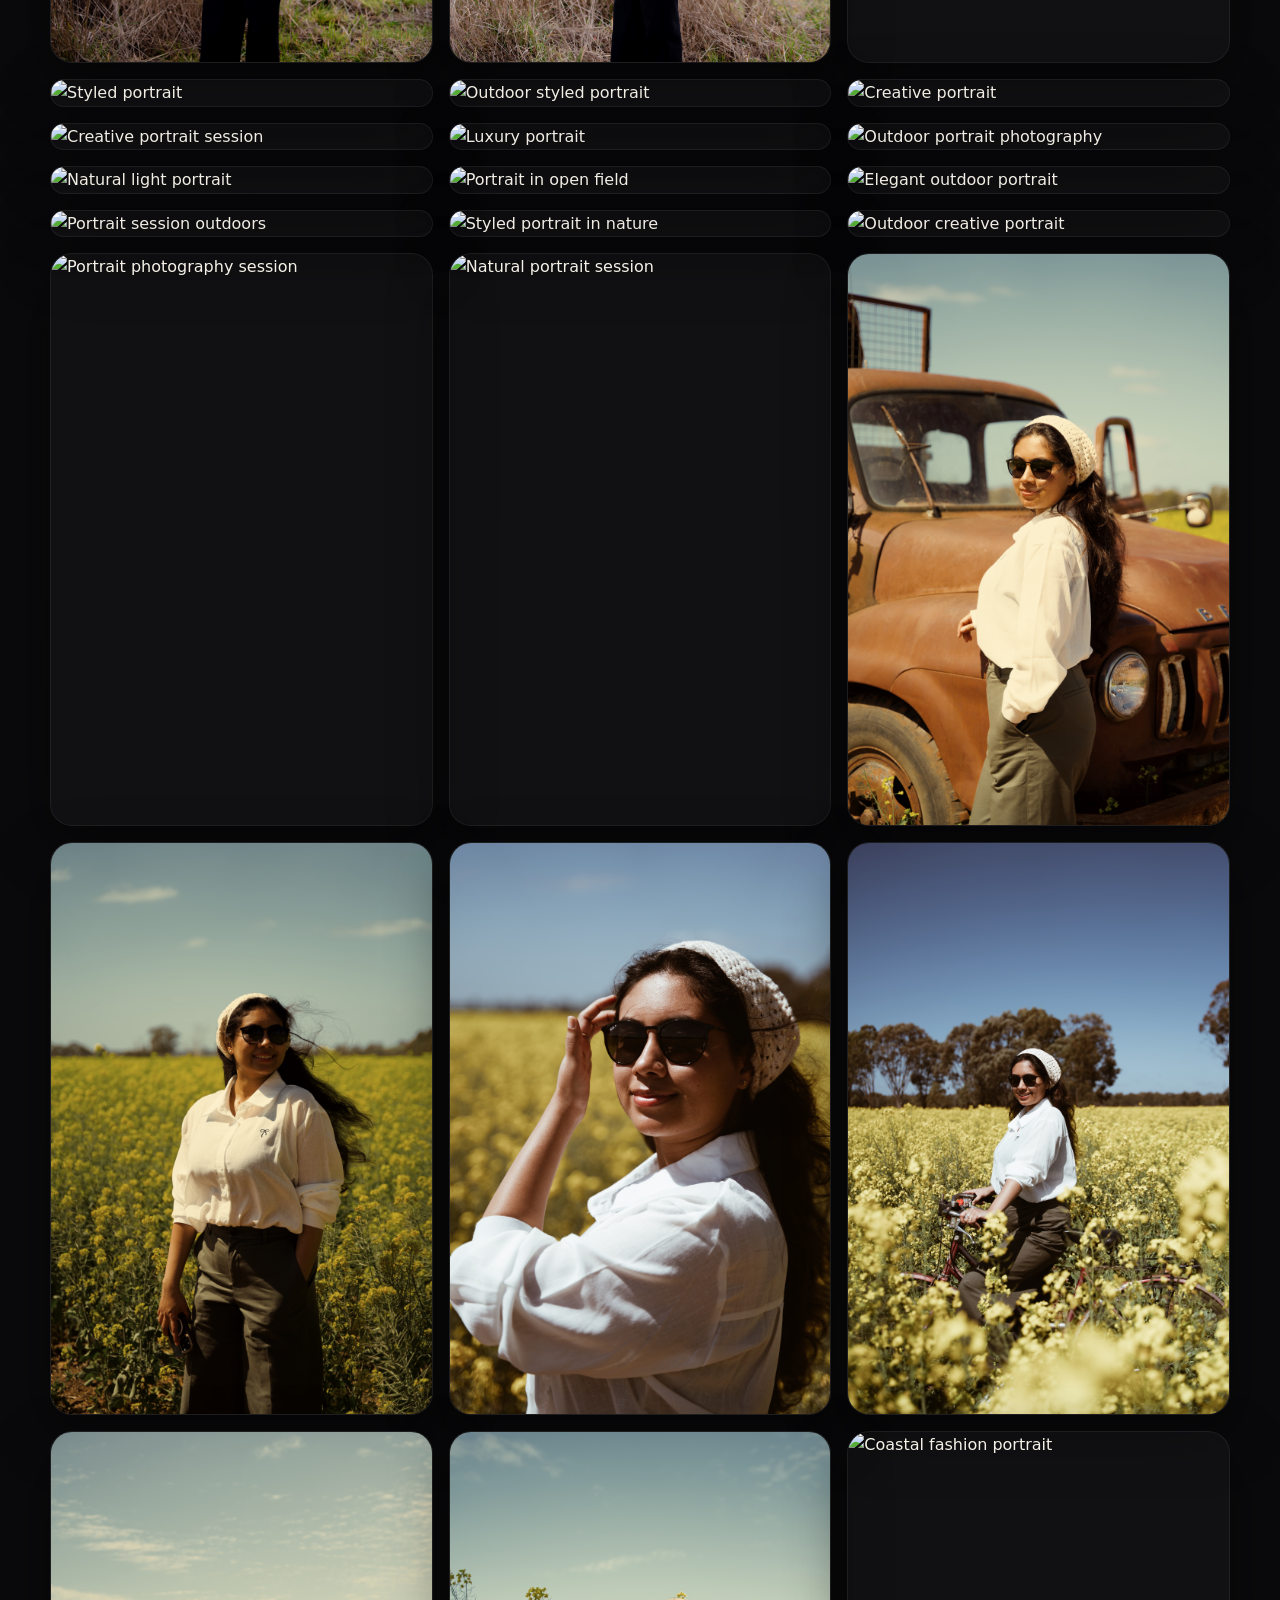
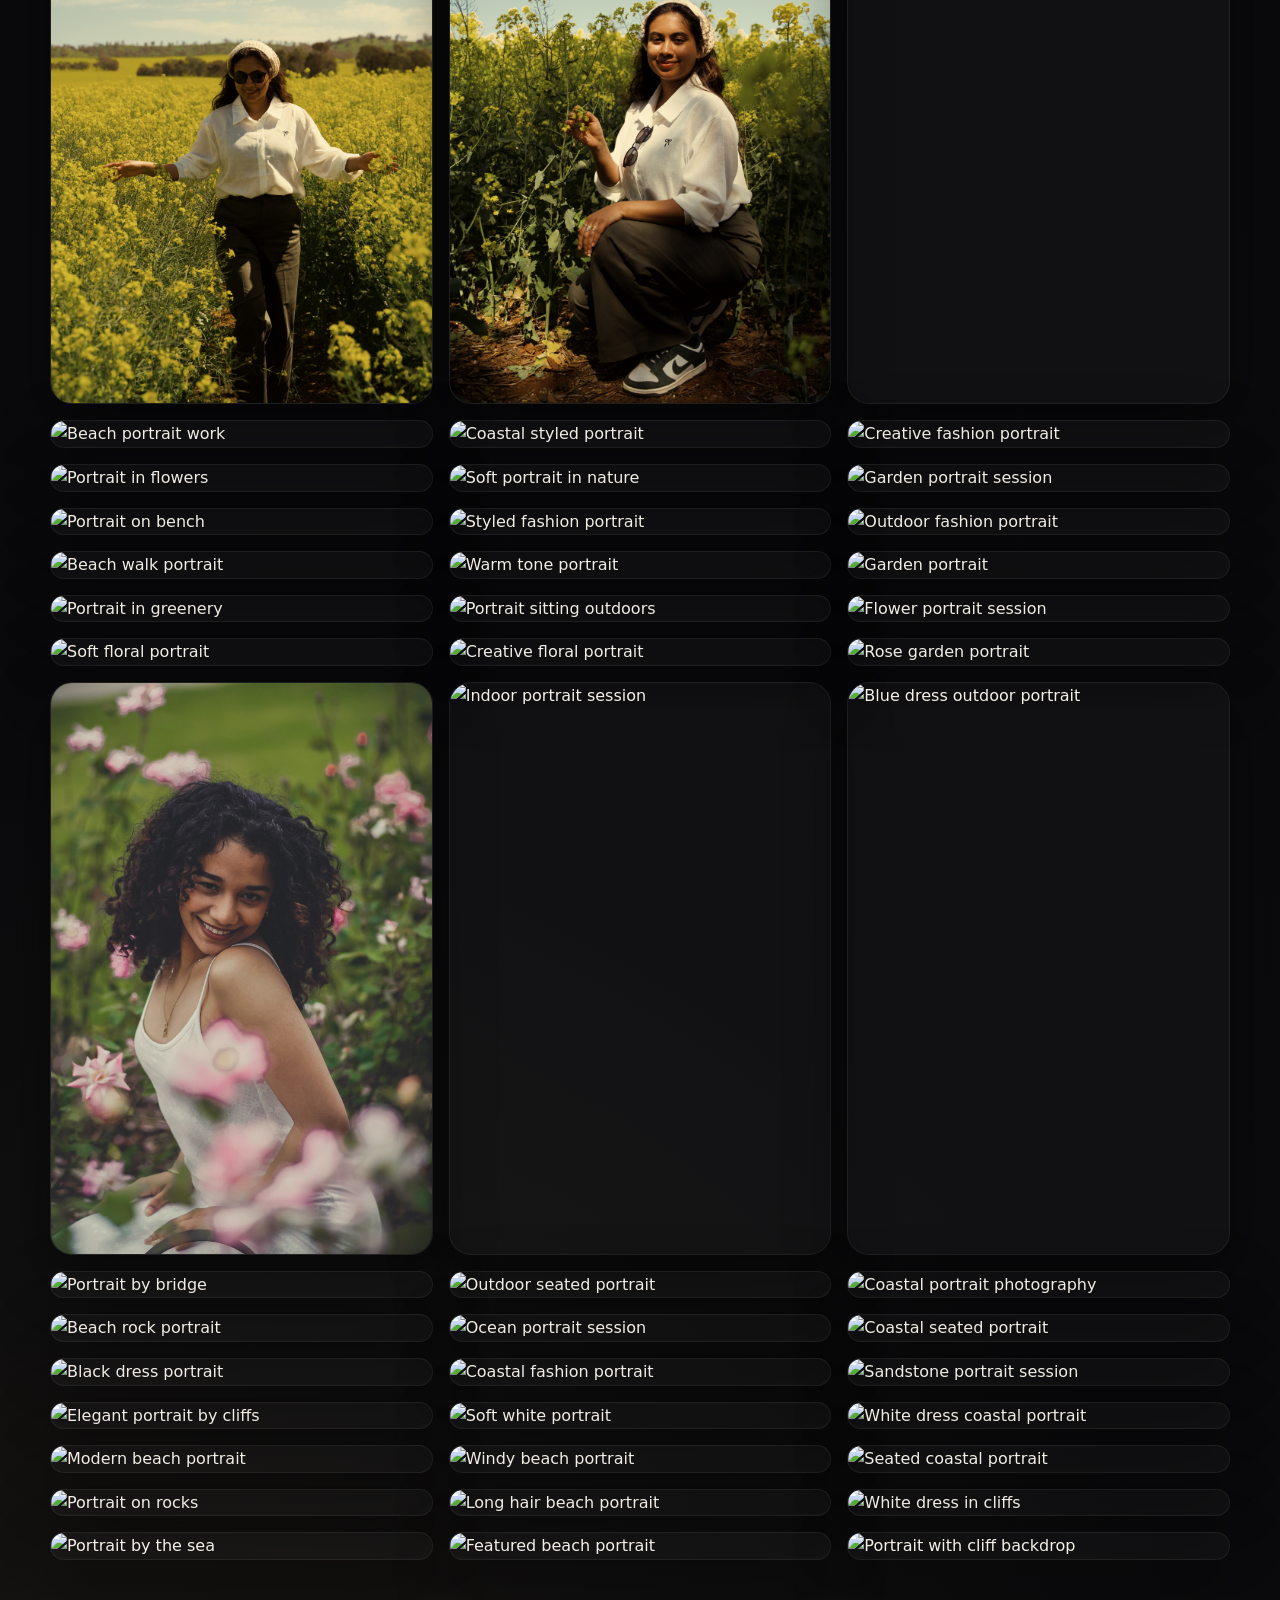
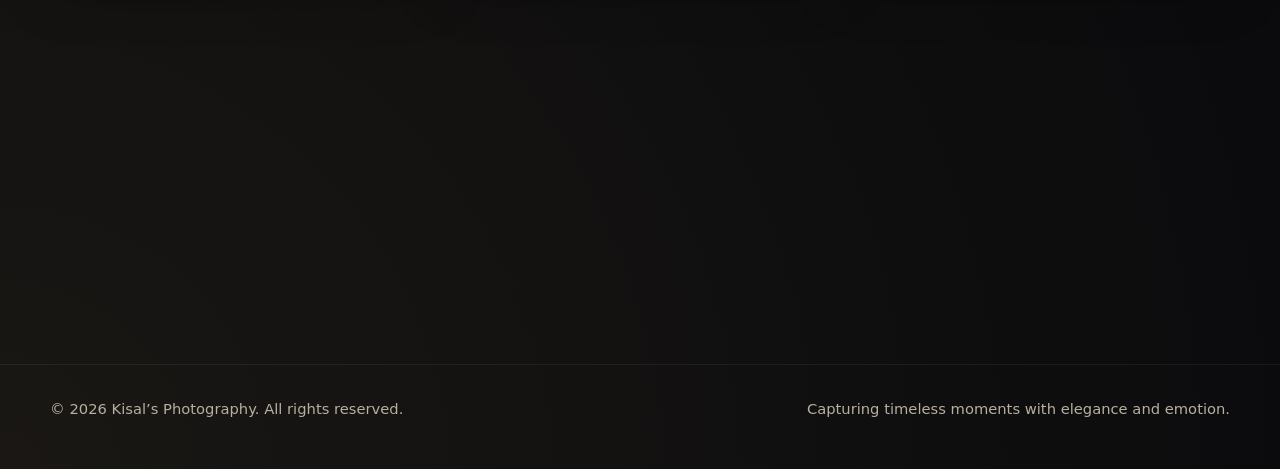
==== commit df1d0049: "Test update" ====
--- a/portfolio.html
+++ b/portfolio.html
@@ -68,9 +68,9 @@
           <div class="portfolio-item reveal"><img src="images/KGR_8800.jpg" alt="Portrait photography session" loading="lazy" /></div>
           <div class="portfolio-item reveal"><img src="images/KGR_8807.jpg" alt="Natural portrait session" loading="lazy" /></div>
           <div class="portfolio-item reveal"><img src="images/KGR07631_VSCO.JPG" alt="Editorial portrait session" loading="lazy" /></div>
-          <div class="portfolio-item reveal"><img src="images/KGR07677_VSCO2.JPG" alt="Field portrait session" loading="lazy" /></div>
+          <div class="portfolio-item reveal"><img src="images/KGR07677_VSCO 2.JPG" alt="Field portrait session" loading="lazy" /></div>
           <div class="portfolio-item reveal"><img src="images/KGR07685_VSCO.JPG" alt="Lifestyle portrait" loading="lazy" /></div>
-          <div class="portfolio-item reveal"><img src="images/KGR07698_VSCO2.JPG" alt="Outdoor lifestyle portrait" loading="lazy" /></div>
+          <div class="portfolio-item reveal"><img src="images/KGR07698_VSCO 2.JPG" alt="Outdoor lifestyle portrait" loading="lazy" /></div>
           <div class="portfolio-item reveal"><img src="images/KGR07719_VSCO.JPG" alt="Golden field portrait" loading="lazy" /></div>
           <div class="portfolio-item reveal"><img src="images/KGR07733_VSCO.JPG" alt="Portrait in flowers" loading="lazy" /></div>
           <div class="portfolio-item reveal"><img src="images/KGR08003.jpg" alt="Coastal fashion portrait" loading="lazy" /></div>
--- a/styles.css
+++ b/styles.css
@@ -632,3 +632,58 @@
     max-width: none;
   }
 }
+
+.portfolio-grid {
+  display: grid;
+  grid-template-columns: repeat(3, minmax(0, 1fr));
+  gap: 1rem;
+}
+
+.portfolio-item {
+  overflow: hidden;
+  border-radius: 22px;
+  border: 1px solid rgba(255,255,255,0.06);
+  background: rgba(255,255,255,0.03);
+  box-shadow: var(--shadow);
+}
+
+.portfolio-item img {
+  width: 100%;
+  height: 100%;
+  display: block;
+  object-fit: cover;
+  transition: transform 0.35s ease;
+}
+
+.portfolio-item:hover img {
+  transform: scale(1.03);
+}
+
+.portfolio-cta {
+  margin-top: 2rem;
+  text-align: center;
+  display: grid;
+  gap: 1rem;
+  justify-items: center;
+}
+
+.portfolio-cta h3 {
+  font-size: 1.5rem;
+}
+
+.portfolio-cta p {
+  color: var(--muted);
+  max-width: 620px;
+}
+
+@media (max-width: 900px) {
+  .portfolio-grid {
+    grid-template-columns: repeat(2, minmax(0, 1fr));
+  }
+}
+
+@media (max-width: 560px) {
+  .portfolio-grid {
+    grid-template-columns: 1fr;
+  }
+}
